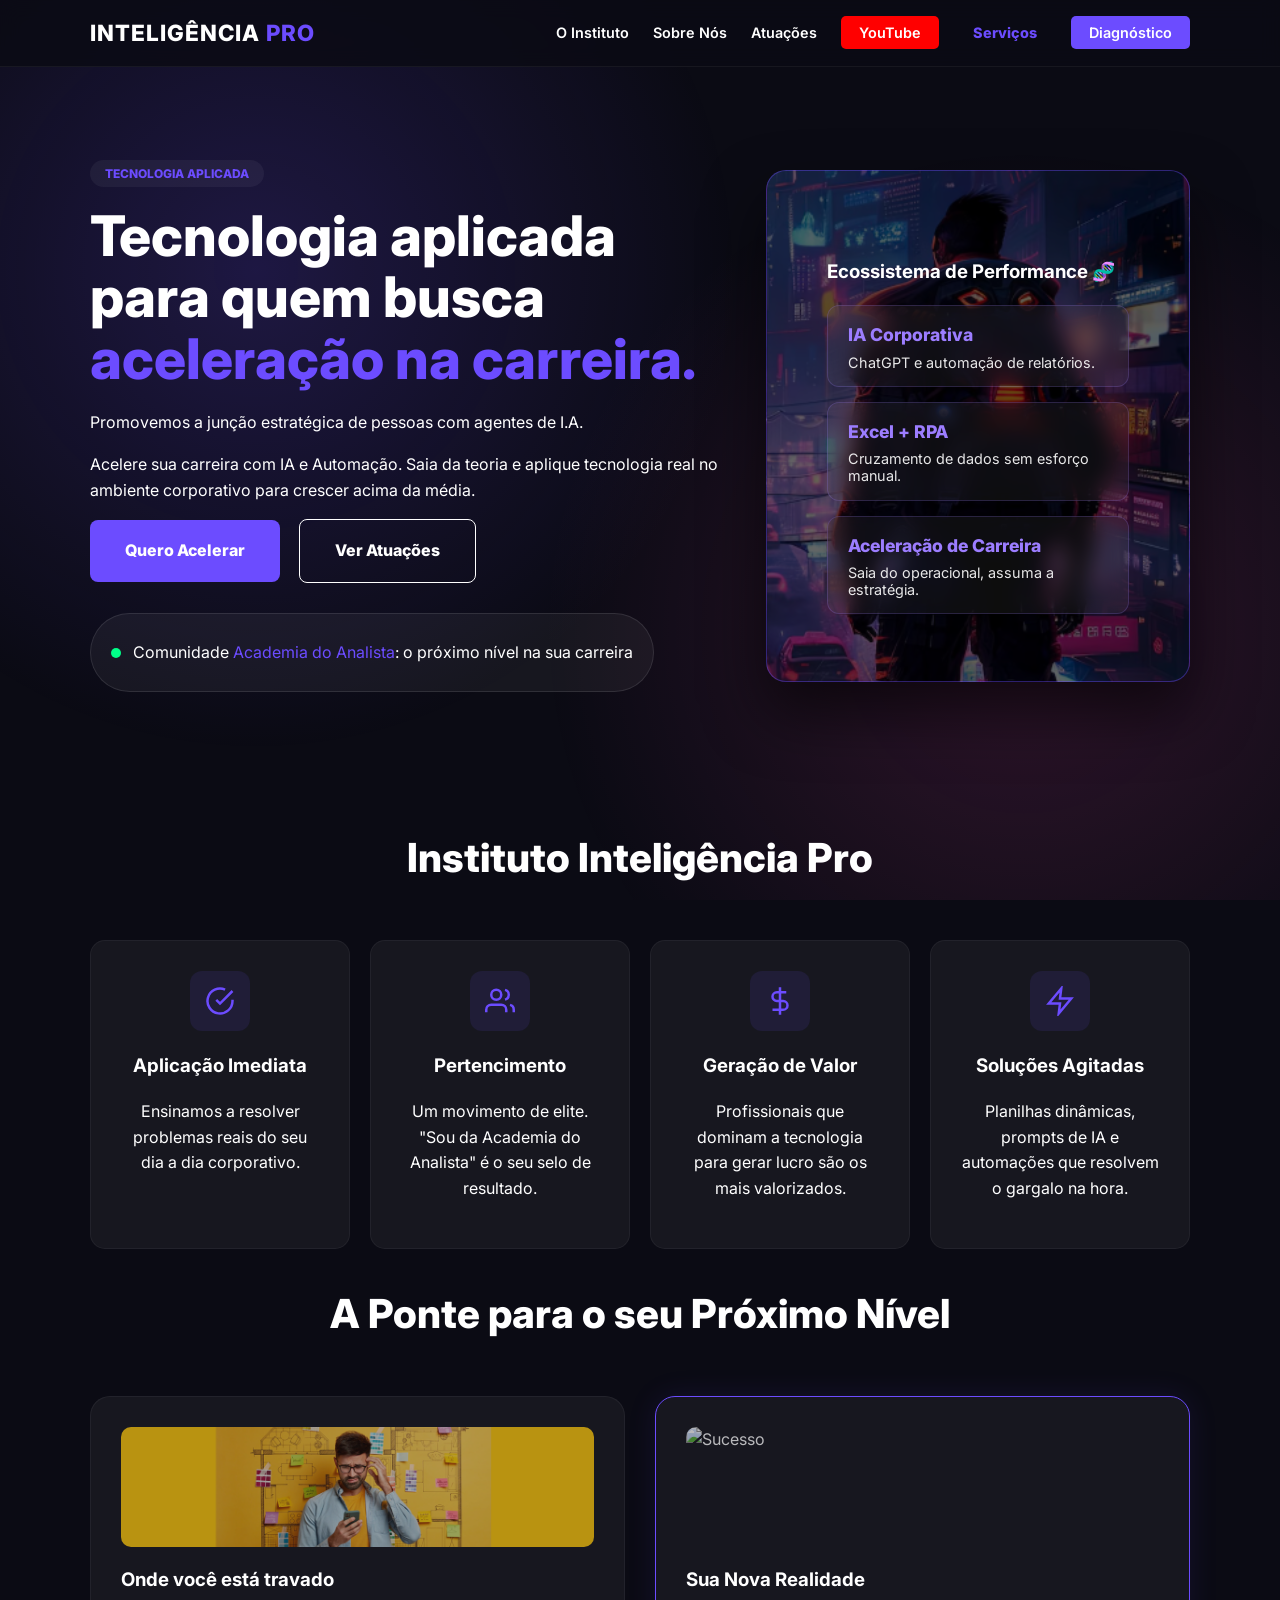
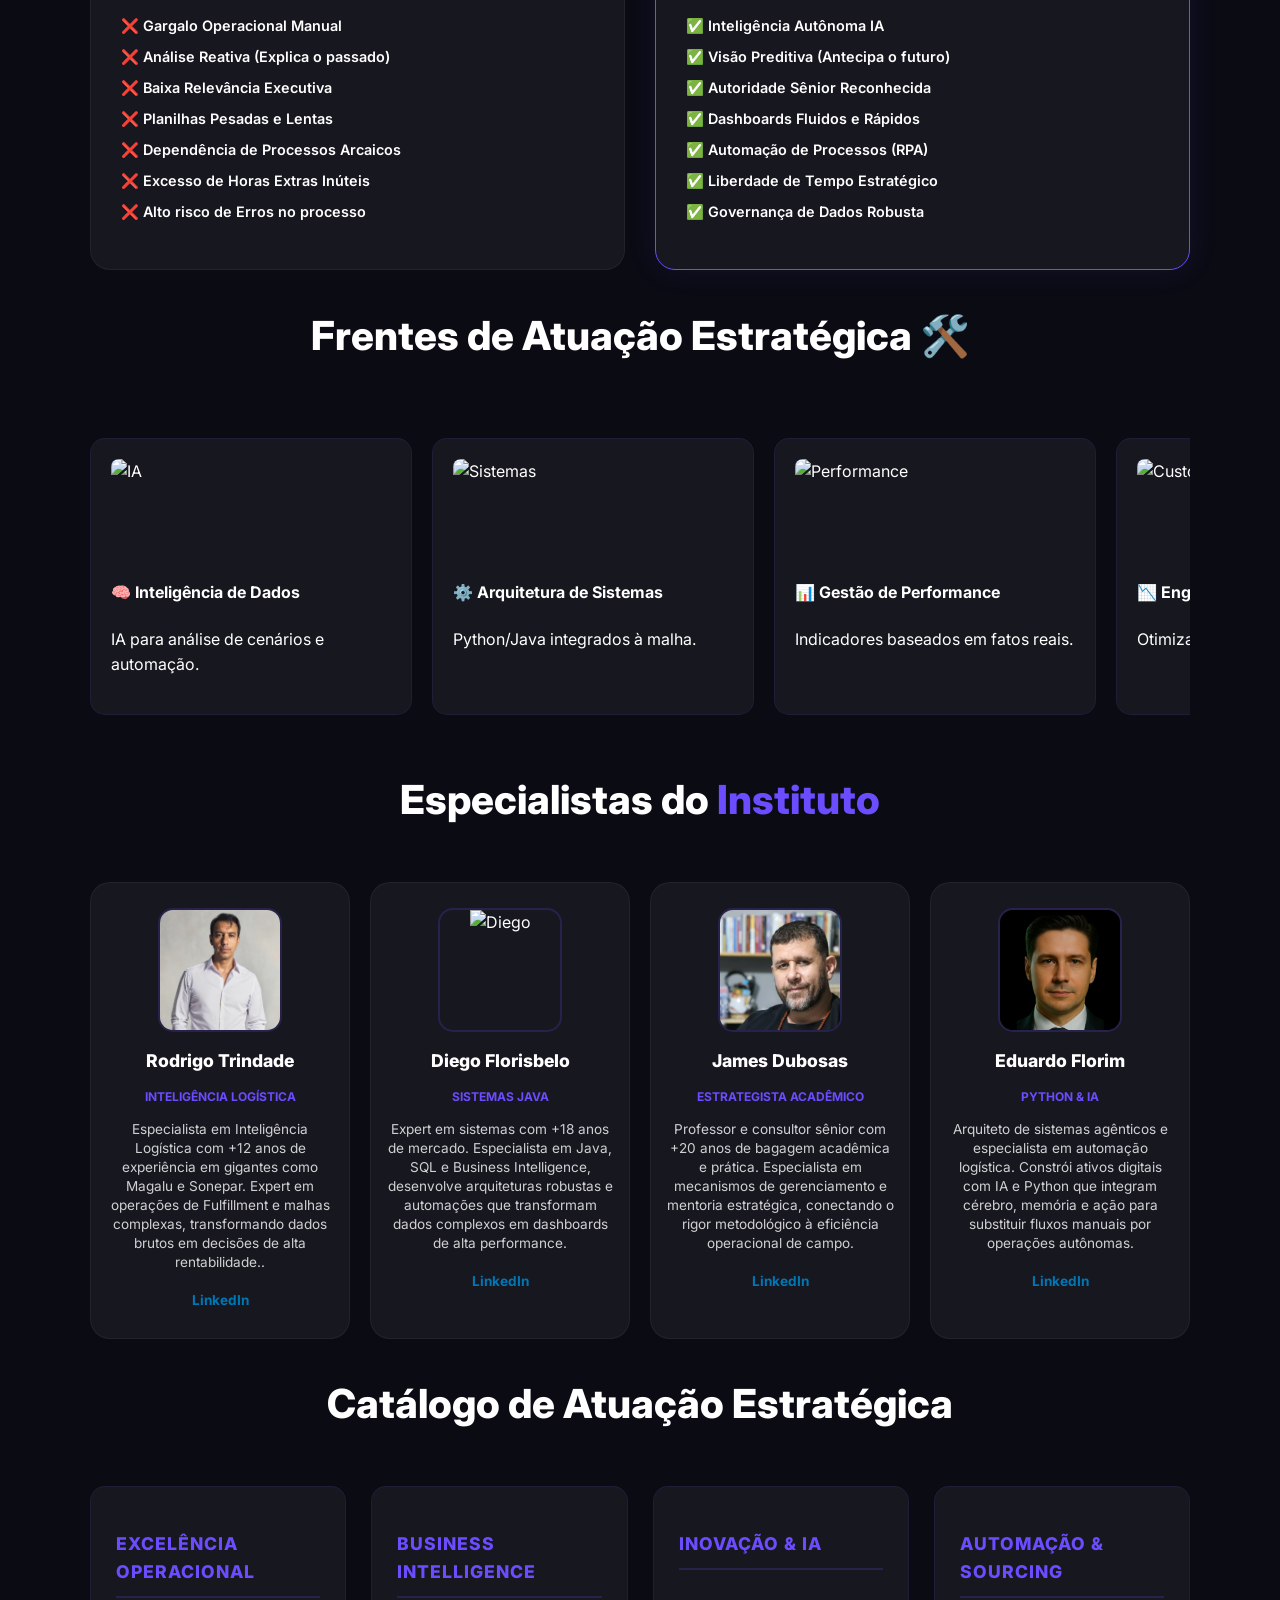
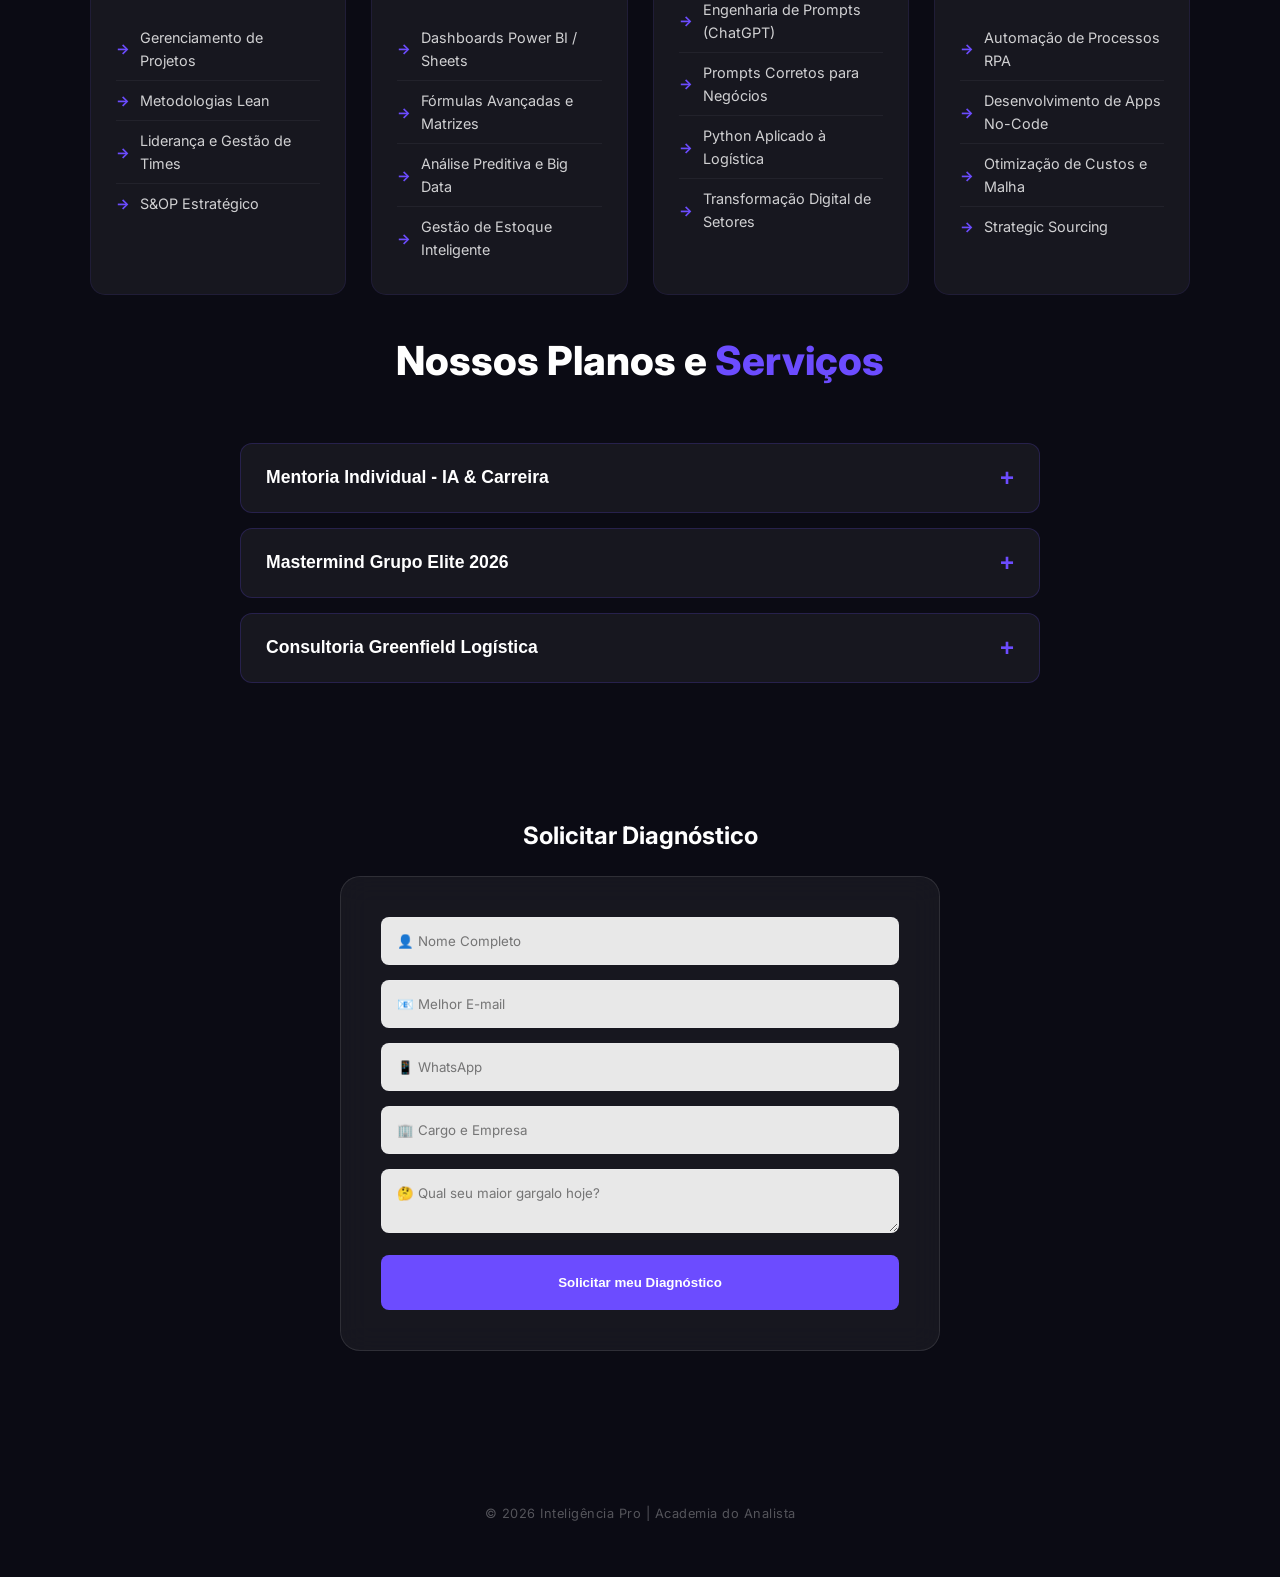
==== index.html @ 5ffee8a0 "Update print statement from 'Hello' to 'Goodbye'" ====
<!DOCTYPE html>
<html lang="pt-br">
<head>
    <meta charset="UTF-8">
    <meta name="viewport" content="width=device-width, initial-scale=1.0">
    <title>Inteligência Pro | Academia do Analista</title>
    <link href="https://fonts.googleapis.com/css2?family=Inter:wght@400;600;800&display=swap" rel="stylesheet">
    <link rel="stylesheet" href="style.css">
</head>
<body>

<nav class="nav">
    <div class="container nav-content">
        <div class="logo">INTELIGÊNCIA <span class="highlight">PRO</span></div>
        <div class="nav-links">
            <a href="#sobre">O Instituto</a>
            <a href="#mentores">Sobre Nós</a>
            <a href="#atuacoes">Atuações</a>
            <a href="https://www.youtube.com/watch?v=9KIOJ5vxo6Q" target="_blank" class="btn-yt">YouTube</a>
            
            <a href="#servicos" class="nav-link-highlight">Serviços</a>
            
            <a href="#contato" class="btn-nav">Diagnóstico</a>
        </div>
    </div>
</nav>

<header class="hero">
    <div class="container hero-grid">
        <div class="hero-text fade-in">
            <span class="tag">TECNOLOGIA APLICADA</span>
            <h1>Tecnologia aplicada para quem busca <span class="highlight">aceleração na carreira.</span></h1>
            <p class="hero-vision">Promovemos a junção estratégica de pessoas com agentes de I.A.</p>
            <p>Acelere sua carreira com IA e Automação. Saia da teoria e aplique tecnologia real no ambiente corporativo para crescer acima da média.</p>

            <div class="hero-buttons">
                <a href="#contato" class="cta-main">Quero Acelerar</a>
                <a href="#atuacoes" class="cta-secondary">Ver Atuações</a>
            </div>

            <div class="slots-counter">
                <div class="pulse-icon-green"></div>
                <p>Comunidade <span class="highlight">Academia do Analista</span>: o próximo nível na sua carreira</p>
            </div>
        </div>

        <div class="hero-card fade-in">
            <div class="card-overlay"></div> 
            <div class="card-content">
                <h3 class="central-title">Ecossistema de Performance 🧬</h3>
                <ul class="distributed-list">
                    <li class="floating-item no-emoji">
                        <div class="item-text">
                            <strong>IA Corporativa</strong>
                            <span class="item-desc">ChatGPT e automação de relatórios.</span>
                        </div>
                    </li>
                    <li class="floating-item no-emoji">
                        <div class="item-text">
                            <strong>Excel + RPA</strong>
                            <span class="item-desc">Cruzamento de dados sem esforço manual.</span>
                        </div>
                    </li>
                    <li class="floating-item no-emoji">
                        <div class="item-text">
                            <strong>Aceleração de Carreira</strong>
                            <span class="item-desc">Saia do operacional, assuma a estratégia.</span>
                        </div>
                    </li>
                </ul>
            </div>
        </div>
    </div>
</header>

<section id="sobre" class="benefits">
    <div class="container">
        <h2 class="section-title">Instituto Inteligência Pro</h2>
        <div class="grid-4-base">
            
            <div class="card">
                <div class="icon-wrapper">
                    <svg viewBox="0 0 24 24" fill="none" stroke="currentColor" stroke-width="2">
                        <path d="M22 11.08V12a10 10 0 1 1-5.93-9.14"></path>
                        <polyline points="22 4 12 14.01 9 11.01"></polyline>
                    </svg>
                </div>
                <h3>Aplicação Imediata</h3>
                <p>Ensinamos a resolver problemas reais do seu dia a dia corporativo.</p>
            </div>

            <div class="card">
                <div class="icon-wrapper">
                    <svg viewBox="0 0 24 24" fill="none" stroke="currentColor" stroke-width="2">
                        <path d="M17 21v-2a4 4 0 0 0-4-4H5a4 4 0 0 0-4 4v2"></path>
                        <circle cx="9" cy="7" r="4"></circle>
                        <path d="M23 21v-2a4 4 0 0 0-3-3.87"></path>
                        <path d="M16 3.13a4 4 0 0 1 0 7.75"></path>
                    </svg>
                </div>
                <h3>Pertencimento</h3>
                <p>Um movimento de elite. "Sou da Academia do Analista" é o seu selo de resultado.</p>
            </div>

            <div class="card">
                <div class="icon-wrapper">
                    <svg viewBox="0 0 24 24" fill="none" stroke="currentColor" stroke-width="2">
                        <line x1="12" y1="1" x2="12" y2="23"></line>
                        <path d="M17 5H9.5a3.5 3.5 0 0 0 0 7h5a3.5 3.5 0 0 1 0 7H6"></path>
                    </svg>
                </div>
                <h3>Geração de Valor</h3>
                <p>Profissionais que dominam a tecnologia para gerar lucro são os mais valorizados.</p>
            </div>

            <div class="card">
                <div class="icon-wrapper">
                    <svg viewBox="0 0 24 24" fill="none" stroke="currentColor" stroke-width="2">
                        <polygon points="13 2 3 14 12 14 11 22 21 10 12 10 13 2"></polygon>
                    </svg>
                </div>
                <h3>Soluções Agitadas</h3>
                <p>Planilhas dinâmicas, prompts de IA e automações que resolvem o gargalo na hora.</p>
            </div>

        </div>
    </div>
</section>

<section id="academia" class="method">
    <div class="container">
        <h2 class="section-title">A Ponte para o seu Próximo Nível</h2>
        <div class="grid-2 comparison-container">
            <div class="comparison-card problem">
                <div class="card-image-wrapper-mini"><img src="caos-logistico.jpg" alt="Caos" class="bridge-img"></div>
                <div class="card-header"><h3>Onde você está travado</h3></div>
                <ul class="clean-list-long">
                    <li>❌ Gargalo Operacional Manual</li>
                    <li>❌ Análise Reativa (Explica o passado)</li>
                    <li>❌ Baixa Relevância Executiva</li>
                    <li>❌ Planilhas Pesadas e Lentas</li>
                    <li>❌ Dependência de Processos Arcaicos</li>
                    <li>❌ Excesso de Horas Extras Inúteis</li>
                    <li>❌ Alto risco de Erros no processo</li>
                </ul>
            </div>
            <div class="comparison-card solution">
                <div class="card-image-wrapper-mini"><img src="sucesso-ia.jpg" alt="Sucesso" class="bridge-img"></div>
                <div class="card-header"><h3>Sua Nova Realidade</h3></div>
                <ul class="clean-list-long">
                    <li>✅ Inteligência Autônoma IA</li>
                    <li>✅ Visão Preditiva (Antecipa o futuro)</li>
                    <li>✅ Autoridade Sênior Reconhecida</li>
                    <li>✅ Dashboards Fluidos e Rápidos</li>
                    <li>✅ Automação de Processos (RPA)</li>
                    <li><span>✅</span> Liberdade de Tempo Estratégico</li>
                    <li>✅ Governança de Dados Robusta</li>
                </ul>
            </div>
        </div>
    </div>
</section>

<section class="modules-carousel-section">
    <div class="container">
        <h2 class="section-title">Frentes de Atuação Estratégica 🛠️</h2>
        <div class="modules-carousel-wrapper">
            <div class="modules-track">
                <div class="card-module">
                    <div class="card-img-container-mini"><img src="modulo1.jpg" alt="IA"></div>
                    <h4>🧠 Inteligência de Dados</h4>
                    <p>IA para análise de cenários e automação.</p>
                </div>
                <div class="card-module">
                    <div class="card-img-container-mini"><img src="modulo2.jpg" alt="Sistemas"></div>
                    <h4>⚙️ Arquitetura de Sistemas</h4>
                    <p>Python/Java integrados à malha.</p>
                </div>
                <div class="card-module">
                    <div class="card-img-container-mini"><img src="modulo3.jpg" alt="Performance"></div>
                    <h4>📊 Gestão de Performance</h4>
                    <p>Indicadores baseados em fatos reais.</p>
                </div>
                <div class="card-module">
                    <div class="card-img-container-mini"><img src="modulo4.jpg" alt="Custos"></div>
                    <h4>📉 Engenharia de Custos</h4>
                    <p>Otimização de fretes e Last Mile.</p>
                </div>
                <div class="card-module">
                    <div class="card-img-container-mini"><img src="modulo5.jpg" alt="S&OP"></div>
                    <h4>📅 S&OP Digital</h4>
                    <p>Planejamento integrado com IA.</p>
                </div>
                <div class="card-module">
                    <div class="card-img-container-mini"><img src="modulo6.jpg" alt="Carreira"></div>
                    <h4>🏆 Roadmaps de Carreira</h4>
                    <p>Do operacional ao cargo de Sênior.</p>
                </div>
            </div>
        </div>
    </div>
</section>


<section id="mentores" class="mentors-section">
    <div class="container">
        <h2 class="section-title">Especialistas do <span class="highlight">Instituto</span></h2>
        <div class="mentors-grid"> <div class="mentor-card">
                <div class="mentor-photo-container">
                    <img src="rodrigo.jpg" alt="Rodrigo">
                </div>
                <div class="mentor-info">
                    <h4>Rodrigo Trindade</h4>
                    <p class="mentor-tag">Inteligência Logística</p>
                    <p class="mentor-bio">Especialista em Inteligência Logística com +12 anos de experiência em gigantes como Magalu e Sonepar. Expert em operações de Fulfillment e malhas complexas, transformando dados brutos em decisões de alta rentabilidade..</p>
                    <a href="https://www.linkedin.com/in/rodrigo-oliveira-trindade" target="_blank" class="linkedin-link">LinkedIn</a>
                </div>
            </div>

            <div class="mentor-card">
                <div class="mentor-photo-container">
                    <img src="diego.jpg" alt="Diego">
                </div>
                <div class="mentor-info">
                    <h4>Diego Florisbelo</h4>
                    <p class="mentor-tag">Sistemas Java</p>
                    <p class="mentor-bio">Expert em sistemas com +18 anos de mercado. Especialista em Java, SQL e Business Intelligence, desenvolve arquiteturas robustas e automações que transformam dados complexos em dashboards de alta performance.</p>
                    <a href="https://www.linkedin.com/in/diego-jorge-florisbelo-45031533" target="_blank" class="linkedin-link">LinkedIn</a>
                </div>
            </div>

            <div class="mentor-card">
                <div class="mentor-photo-container">
                    <img src="james.jpg" alt="James">
                </div>
                <div class="mentor-info">
                    <h4>James Dubosas</h4>
                    <p class="mentor-tag">Estrategista Acadêmico</p>
                    <p class="mentor-bio">Professor e consultor sênior com +20 anos de bagagem acadêmica e prática. Especialista em mecanismos de gerenciamento e mentoria estratégica, conectando o rigor metodológico à eficiência operacional de campo.</p>
                    <a href="https://www.linkedin.com/in/jamesdubosas/" target="_blank" class="linkedin-link">LinkedIn</a>
                </div>
            </div>

            <div class="mentor-card">
                <div class="mentor-photo-container">
                    <img src="eduardo.jpg" alt="Eduardo">
                </div>
                <div class="mentor-info">
                    <h4>Eduardo Florim</h4>
                    <p class="mentor-tag">Python & IA</p>
                    <p class="mentor-bio">Arquiteto de sistemas agênticos e especialista em automação logística. Constrói ativos digitais com IA e Python que integram cérebro, memória e ação para substituir fluxos manuais por operações autônomas.</p>
                    <a href="https://www.linkedin.com/in/eduardo-florim-b7915930" target="_blank" class="linkedin-link">LinkedIn</a>
                </div>
            </div>

        </div>
    </div>
</section>

<section id="atuacoes" class="atuacoes-section">
    <div class="container">
        <h2 class="section-title">Catálogo de Atuação Estratégica</h2>
        
        <div class="catalogo-grid">
            <div class="catalogo-col">
                <h3 class="catalogo-header">Excelência Operacional</h3>
                <ul class="catalogo-list">
                    <li>Gerenciamento de Projetos</li>
                    <li>Metodologias Lean</li>
                    <li>Liderança e Gestão de Times</li>
                    <li>S&OP Estratégico</li>
                </ul>
            </div>

            <div class="catalogo-col">
                <h3 class="catalogo-header">Business Intelligence</h3>
                <ul class="catalogo-list">
                    <li>Dashboards Power BI / Sheets</li>
                    <li>Fórmulas Avançadas e Matrizes</li>
                    <li>Análise Preditiva e Big Data</li>
                    <li>Gestão de Estoque Inteligente</li>
                </ul>
            </div>

            <div class="catalogo-col">
                <h3 class="catalogo-header">Inovação & IA</h3>
                <ul class="catalogo-list">
                    <li>Engenharia de Prompts (ChatGPT)</li>
                    <li>Prompts Corretos para Negócios</li>
                    <li>Python Aplicado à Logística</li>
                    <li>Transformação Digital de Setores</li>
                </ul>
            </div>

            <div class="catalogo-col">
                <h3 class="catalogo-header">Automação & Sourcing</h3>
                <ul class="catalogo-list">
                    <li>Automação de Processos RPA</li>
                    <li>Desenvolvimento de Apps No-Code</li>
                    <li>Otimização de Custos e Malha</li>
                    <li>Strategic Sourcing</li>
                </ul>
            </div>
        </div>
    </div>
</section>

<section id="servicos" class="services-accordion">
    <div class="container">
        <h2 class="section-title">Nossos Planos e <span class="highlight">Serviços</span></h2>
        
        <div class="accordion-container">
            <div class="accordion-item">
                <button class="accordion-header">
                    <span>Mentoria Individual - IA & Carreira</span>
                    <span class="icon">+</span>
                </button>
                <div class="accordion-content">
                    <div class="content-inner">
                        <p>Acompanhamento 1-on-1 para arquitetura de carreira e implementação de sistemas agênticos personalizados.</p>
                        <div class="price-tag">Investimento: <strong>R$ 2.500,00</strong></div>
                        <a href="#contato" class="btn-service">Solicitar Proposta</a>
                    </div>
                </div>
            </div>

            <div class="accordion-item">
                <button class="accordion-header">
                    <span>Mastermind Grupo Elite 2026</span>
                    <span class="icon">+</span>
                </button>
                <div class="accordion-content">
                    <div class="content-inner">
                        <p>Acesso à rede exclusiva de gestores, encontros mensais e biblioteca de automações prontas para uso.</p>
                        <div class="price-tag">Investimento: <strong>R$ 1.200,00 / anual</strong></div>
                        <a href="#contato" class="btn-service">Garantir Vaga</a>
                    </div>
                </div>
            </div>

            <div class="accordion-item">
                <button class="accordion-header">
                    <span>Consultoria Greenfield Logística</span>
                    <span class="icon">+</span>
                </button>
                <div class="accordion-content">
                    <div class="content-inner">
                        <p>Desenvolvimento de malha logística do zero, configuração de WMS e treinamento de equipes operacionais.</p>
                        <div class="price-tag"><strong>Sob Consulta</strong></div>
                        <a href="#contato" class="btn-service">Falar com Consultor</a>
                    </div>
                </div>
            </div>
        </div>
    </div>
</section>
    
<section id="contato" class="contact">
    <div class="container contact-box">
        <h2>Solicitar Diagnóstico</h2>
        <form action="https://formspree.io/f/SEU_ID_AQUI" method="POST" class="main-form">
            <div class="form-group"><input type="text" name="nome" placeholder="👤 Nome Completo" required></div>
            <div class="form-group"><input type="email" name="email" placeholder="📧 Melhor E-mail" required></div>
            <div class="form-group"><input type="tel" name="whatsapp" placeholder="📱 WhatsApp" required></div>
            <div class="form-group"><input type="text" name="cargo" placeholder="🏢 Cargo e Empresa" required></div>
            <div class="form-group"><textarea name="desafio" placeholder="🤔 Qual seu maior gargalo hoje?" required></textarea></div>
            <button type="submit">Solicitar meu Diagnóstico </button>
        </form>
    </div>
</section>

<footer><p>© 2026 Inteligência Pro | Academia do Analista</p></footer>

<script>
    document.querySelectorAll('.accordion-header').forEach(button => {
        button.addEventListener('click', () => {
            const accordionItem = button.parentElement;
            
            // Fecha outros que estiverem abertos (opcional)
            document.querySelectorAll('.accordion-item').forEach(item => {
                if (item !== accordionItem) {
                    item.classList.remove('active');
                }
            });

            // Abre ou fecha o atual
            accordionItem.classList.toggle('active');
        });
    });
</script>

</body>
</html>
---- style.css ----
/* --- ESTILIZAÇÃO DO CARD E TEXTOS --- */
.hero-card {
    position: relative;
    background-image: linear-gradient(rgba(0,0,0,0.6), rgba(0,0,0,0.6)), url('logistica-bg.jpg');
    background-size: cover;
    background-position: center;
    border-radius: 20px;
    overflow: hidden;
    border: 1px solid rgba(108, 76, 255, 0.4);
    box-shadow: 0 30px 60px rgba(0, 0, 0, 0.6);
    min-height: 450px;
    display: flex;
    align-items: center;
    justify-content: center;
}

.card-content {
    position: relative;
    z-index: 2;
    padding: 30px;
    width: 100%;
    box-sizing: border-box;
}

.distributed-list {
    list-style: none;
    padding: 0;
    margin: 0;
    display: flex;
    flex-direction: column;
    gap: 15px;
}

.floating-item {
    background: rgba(255, 255, 255, 0.05);
    backdrop-filter: blur(10px);
    border: 1px solid rgba(156, 125, 255, 0.2);
    padding: 15px 20px;
    border-radius: 12px;
    display: flex;
    align-items: center;
    gap: 15px;
    transition: 0.3s ease;
}

.floating-item:hover {
    transform: translateX(10px);
    background: rgba(108, 76, 255, 0.2);
}

/* O SEGREDO DA SEPARAÇÃO DOS TEXTOS */
.item-text {
    display: flex;
    flex-direction: column; /* Força um embaixo do outro */
    align-items: flex-start;
    text-align: left;
}

.item-text strong {
    color: #9c7dff;
    font-size: 1.1rem;
    font-weight: 800;
    display: block;
    margin-bottom: 4px; /* Espaço entre o título roxo e a descrição */
}

.item-desc {
    font-size: 0.9rem;
    color: rgba(255, 255, 255, 0.9);
    line-height: 1.2;
    display: block;
}

/* --- PONTO VERDE PISCANTE (CORRIGIDO) --- */
.pulse-icon-green {
    width: 10px;
    height: 10px;
    background: #00ff88;
    border-radius: 50%;
    margin-right: 12px;
    box-shadow: 0 0 0 0 rgba(0, 255, 136, 0.7);
    animation: pulse-green 2s infinite;
}

@keyframes pulse-green {
    0% { transform: scale(0.95); box-shadow: 0 0 0 0 rgba(0, 255, 136, 0.7); }
    70% { transform: scale(1); box-shadow: 0 0 0 10px rgba(0, 255, 136, 0); }
    100% { transform: scale(0.95); box-shadow: 0 0 0 0 rgba(0, 255, 136, 0); }
}

.slots-counter {
    display: flex;
    align-items: center;
    margin-top: 30px;
    background: rgba(255, 255, 255, 0.05);
    padding: 10px 20px;
    border-radius: 50px;
    width: fit-content;
}

/* ENQUADRAMENTO FOTOS MENTORES */
.mentor-img-wrapper {
    height: 220px;
    width: 100%;
    overflow: hidden;
}

.mentor-img-wrapper img {
    width: 100%;
    height: 100%;
    object-fit: cover;
    object-position: center top; /* Foca no rosto */
    transition: transform 0.4s ease;
}

/* BOTÃO LINKEDIN ESTILIZADO */
.btn-ln {
    display: inline-block;
    margin-top: 10px;
    background: #0077b5;
    color: #fff !important;
    text-decoration: none;
    padding: 8px 20px;
    border-radius: 50px;
    font-size: 0.8rem;
    font-weight: 800;
    transition: 0.3s;
}

.btn-ln:hover {
    background: #00a0dc;
    transform: translateY(-2px);
    box-shadow: 0 5px 15px rgba(0, 119, 181, 0.4);
}

/* ... (Mantenha o restante do CSS Aurora e Mobile) ... */

/* ============================================================
   1. CONFIGURAÇÕES BASE & VARIÁVEIS
   ============================================================ */
:root {
    --primary: #6c4cff;
    --secondary: #ff4cff;
    --dark: #0b0b14;
    --glass: rgba(255, 255, 255, 0.05);
    --linkedin: #0077b5;
}

body {
    margin: 0;
    font-family: 'Inter', sans-serif;
    background: var(--dark);
    color: #fff;
    line-height: 1.6;
    overflow-x: hidden;
    position: relative;
}

/* FUNDO AURORA ANIMADO */
body::before {
    content: "";
    position: fixed;
    top: 0; left: 0; width: 100%; height: 100%;
    background: radial-gradient(circle at 20% 30%, rgba(108, 76, 255, 0.2), transparent 40%),
                radial-gradient(circle at 80% 70%, rgba(255, 76, 173, 0.15), transparent 40%);
    z-index: -1;
    animation: aurora 15s infinite alternate ease-in-out;
}

@keyframes aurora {
    0% { transform: scale(1); filter: blur(20px); }
    100% { transform: scale(1.2); filter: blur(40px); }
}

.container { width: 90%; max-width: 1100px; margin: auto; }
.highlight { color: var(--primary); }
.section-title { font-size: 2.5rem; margin-bottom: 50px; text-align: center; font-weight: 800; }

/* ============================================================
   2. NAVEGAÇÃO
   ============================================================ */
.nav {
    position: fixed;
    width: 100%;
    background: rgba(11, 11, 20, 0.85);
    backdrop-filter: blur(10px);
    z-index: 100;
    border-bottom: 1px solid rgba(255,255,255,0.05);
}

.nav-content { display: flex; justify-content: space-between; align-items: center; padding: 15px 0; }
.logo { font-weight: 800; font-size: 1.4rem; letter-spacing: 1px; }
.nav-links a { margin-left: 20px; text-decoration: none; color: #fff; font-size: 0.9rem; font-weight: 600; transition: 0.3s; }
.nav-links a:hover { color: var(--primary); }

.btn-nav { background: var(--primary); padding: 8px 18px; border-radius: 5px; }
.btn-yt { background: #ff0000; padding: 8px 18px; border-radius: 5px; font-weight: 800; color: #fff !important; }

/* ============================================================
   3. HERO & HERO CARD
   ============================================================ */
.hero { padding: 160px 0 100px; }
.hero-grid { display: grid; grid-template-columns: 1.2fr 0.8fr; gap: 40px; align-items: center; }
.hero h1 { font-size: 3.5rem; line-height: 1.1; margin: 20px 0; font-weight: 800; }
.tag { background: var(--glass); padding: 6px 15px; border-radius: 50px; font-size: 0.75rem; font-weight: 800; color: var(--primary); }

.cta-main { background: var(--primary); padding: 18px 35px; border-radius: 8px; text-decoration: none; color: #fff; font-weight: 800; display: inline-block; margin-right: 15px; transition: 0.3s; }
.cta-secondary { border: 1px solid #fff; padding: 18px 35px; border-radius: 8px; text-decoration: none; color: #fff; font-weight: 800; display: inline-block; transition: 0.3s; }
.cta-main:hover, .cta-secondary:hover { transform: translateY(-3px); box-shadow: 0 10px 20px rgba(108, 76, 255, 0.3); }

.hero-card {
    position: relative;
    background-image: linear-gradient(rgba(0,0,0,0.6), rgba(0,0,0,0.6)), url('logistica-bg.jpg');
    background-size: cover;
    background-position: center;
    padding: 30px;
    border-radius: 20px;
    border: 1px solid rgba(108, 76, 255, 0.4);
    box-shadow: 0 30px 60px rgba(0, 0, 0, 0.6);
    min-height: 450px;
    display: flex;
    align-items: center;
}

.distributed-list { list-style: none; padding: 0; margin: 0; display: flex; flex-direction: column; gap: 15px; width: 100%; }

.floating-item {
    background: rgba(255, 255, 255, 0.05);
    backdrop-filter: blur(10px);
    border: 1px solid rgba(156, 125, 255, 0.2);
    padding: 15px 20px;
    border-radius: 12px;
    display: flex;
    align-items: center;
    gap: 15px;
    transition: 0.3s ease;
}
.floating-item:hover { transform: translateX(10px); background: rgba(108, 76, 255, 0.2); }

.item-text { display: flex; flex-direction: column; text-align: left; }
.item-text strong { color: #9c7dff; font-size: 1.1rem; font-weight: 800; display: block; margin-bottom: 4px; }
.item-desc { font-size: 0.9rem; color: rgba(255, 255, 255, 0.9); line-height: 1.2; display: block; }

/* PONTO VERDE */
.pulse-icon-green {
    width: 10px; height: 10px; background: #00ff88; border-radius: 50%;
    margin-right: 12px; box-shadow: 0 0 0 0 rgba(0, 255, 136, 0.7);
    animation: pulse-green 2s infinite;
}
@keyframes pulse-green {
    0% { transform: scale(0.95); box-shadow: 0 0 0 0 rgba(0, 255, 136, 0.7); }
    70% { transform: scale(1); box-shadow: 0 0 0 10px rgba(0, 255, 136, 0); }
    100% { transform: scale(0.95); box-shadow: 0 0 0 0 rgba(0, 255, 136, 0); }
}

.slots-counter {
    display: flex; align-items: center; margin-top: 30px;
    background: rgba(255, 255, 255, 0.05); padding: 10px 20px;
    border-radius: 50px; width: fit-content; border: 1px solid rgba(255,255,255,0.1);
}


/* --- GRIDS DE CONTEÚDO --- */

/* Grid para os 4 cards do Instituto (Lado a lado no notebook) */
.grid-4-base { 
    display: grid; 
    grid-template-columns: repeat(4, 1fr); 
    gap: 20px; 
}

/* Grid para as 3 Frentes de Atuação Estratégica */
.grid-3 { 
    display: grid; 
    grid-template-columns: repeat(3, 1fr); 
    gap: 20px; 
}

/* Estilo dos Cards (Benefícios e Módulos) */
.card { 
    background: var(--glass); 
    padding: 30px; 
    border-radius: 15px; 
    text-align: center; 
    border: 1px solid rgba(255,255,255,0.05);
    transition: all 0.4s ease;
}

.card:hover {
    transform: translateY(-10px);
    border-color: var(--primary);
    box-shadow: 0 10px 20px rgba(108, 76, 255, 0.15);
}

/* Ajuste das Imagens dentro dos módulos */
.card-img-container {
    width: 100%;
    height: 120px;
    overflow: hidden;
    border-radius: 10px;
    margin-bottom: 15px;
}
.card-img-container img {
    width: 100%;
    height: 100%;
    object-fit: cover;
}

/* --- RESPONSIVIDADE PARA ESTES GRIDS --- */
@media (max-width: 1024px) {
    .grid-4-base { grid-template-columns: repeat(2, 1fr); } /* 2x2 em tablets */
}

@media (max-width: 600px) {
    .grid-4-base, .grid-3 { grid-template-columns: 1fr; } /* 1 coluna no celular */
}


/* ============================================================
   AJUSTE DE FOTOS (ESTILO PORTA-RETRATO) & LINKEDIN
   ============================================================ */

/* ============================================================
   ESTILO QUADRADO MODERNO & ALINHAMENTO CENTRAL
   ============================================================ */

/* --- GRID DOS MENTORES --- */
.mentors-grid {
    display: grid;
    /* No notebook: 4 colunas iguais que preenchem a largura */
    grid-template-columns: repeat(4, 1fr); 
    gap: 20px;
    margin-top: 40px;
}

.mentor-card {
    background: var(--glass);
    padding: 25px 15px;
    border-radius: 20px;
    border: 1px solid rgba(255, 255, 255, 0.05);
    text-align: center;
    display: flex;
    flex-direction: column;
    align-items: center;
    transition: all 0.4s ease;
}

.mentor-card:hover {
    transform: translateY(-10px);
    border-color: var(--primary);
    background: rgba(108, 76, 255, 0.05);
}

/* Foto Quadrada Arredondada */
.mentor-photo-container {
    width: 120px;
    height: 120px;
    border-radius: 15px;
    overflow: hidden;
    margin-bottom: 15px;
    border: 2px solid rgba(108, 76, 255, 0.2);
}

.mentor-photo-container img {
    width: 100%;
    height: 100%;
    object-fit: cover;
    object-position: center top;
}

.mentor-info h4 { margin: 0; font-size: 1.1rem; font-weight: 800; }
.mentor-tag { font-size: 0.75rem; color: var(--primary); font-weight: 700; text-transform: uppercase; margin-bottom: 10px; }

/* Breve Bio */
.mentor-bio {
    font-size: 0.85rem;
    opacity: 0.8;
    line-height: 1.4;
    margin-bottom: 15px;
    min-height: 60px; /* Mantém os cartões com a mesma altura */
}

/* LinkedIn Elegante */
.linkedin-link {
    color: #0077b5;
    text-decoration: none;
    font-size: 0.85rem;
    font-weight: 700;
    padding-bottom: 3px;
    border-bottom: 1px solid transparent;
    transition: 0.3s;
}
.linkedin-link:hover {
    color: #fff;
    border-bottom-color: #fff;
}

/* --- RESPONSIVIDADE (O SEGREDO PARA NÃO FICAR VAZIO) --- */

/* Tablets: 2 colunas */
@media (max-width: 1024px) {
    .mentors-grid {
        grid-template-columns: repeat(2, 1fr);
    }
}

/* Celulares: 1 coluna (preenche tudo) */
@media (max-width: 600px) {
    .mentors-grid {
        grid-template-columns: 1fr;
    }
    .mentor-card {
        padding: 40px 20px;
    }
    .mentor-photo-container {
        width: 150px;
        height: 150px;
    }
}

/* PONTE AJUSTADA */
.grid-2 { display: grid; grid-template-columns: 1fr 1fr; gap: 30px; }
.card-image-wrapper-mini { width: 100%; height: 120px; overflow: hidden; border-radius: 10px; margin-bottom: 15px; }
.card-image-wrapper-mini img { width: 100%; height: 100%; object-fit: cover; opacity: 0.7; }
.comparison-card { background: var(--glass); padding: 30px; border-radius: 20px; border: 1px solid rgba(255,255,255,0.05); }
.comparison-card.solution { border-color: var(--primary); box-shadow: 0 0 30px rgba(108, 76, 255, 0.1); }
.clean-list-long { list-style: none; padding: 0; }
.clean-list-long li { margin-bottom: 8px; font-size: 0.9rem; font-weight: 600; }

/* FRENTES E ATUAÇÕES */
.atuacoes-grid { display: grid; grid-template-columns: 1fr 1fr; gap: 15px; }
.atuacao-item { background: var(--glass); padding: 15px; border-radius: 8px; border-left: 4px solid var(--primary); font-weight: 600; }
.atuacao-item:hover { background: rgba(108, 76, 255, 0.15); transform: translateX(5px); }

/* CARROSSEL FRENTES */
.modules-carousel-wrapper { width: 100%; overflow: hidden; padding: 20px 0; }
.modules-track { display: flex; gap: 20px; animation: scroll-slow 40s linear infinite; width: max-content; }
.card-module { width: 280px; background: var(--glass); padding: 20px; border-radius: 15px; border: 1px solid rgba(108, 76, 255, 0.1); }
.card-img-container-mini { width: 100%; height: 100px; border-radius: 8px; overflow: hidden; margin-bottom: 10px; }
.card-img-container-mini img { width: 100%; height: 100%; object-fit: cover; }
@keyframes scroll-slow { 0% { transform: translateX(0); } 100% { transform: translateX(-50%); } }

/* ============================================================
   5. CADASTRO & FOOTER
   ============================================================ */
.contact { padding: 100px 0; }
.contact-box { max-width: 600px; margin: auto; text-align: center; }
.main-form { background: var(--glass); backdrop-filter: blur(15px); padding: 40px; border-radius: 20px; border: 1px solid rgba(255,255,255,0.1); }
.form-group { margin-bottom: 15px; }
.main-form input, .main-form textarea { width: 100%; padding: 15px; border-radius: 8px; border: 1px solid rgba(255,255,255,0.1); background: rgba(255,255,255,0.9); color: #333; box-sizing: border-box; font-family: inherit; }
.main-form button { width: 100%; padding: 20px; background: var(--primary); color: #fff; border: none; border-radius: 8px; font-weight: 800; cursor: pointer; transition: 0.3s; }
.main-form button:hover { background: #5a3de0; transform: scale(1.02); }

footer { padding: 40px; text-align: center; opacity: 0.6; font-size: 0.8rem; }

/* ============================================================
   6. RESPONSIVIDADE (MOBILE & TABLET)
   ============================================================ */
@media (max-width: 900px) {
    .hero-grid, .grid-2, .grid-3, .grid-4, .grid-4-base, .atuacoes-grid { grid-template-columns: 1fr; }
    
    .nav-content { padding: 10px 0; flex-direction: column; gap: 10px; }
    .nav-links { display: flex; flex-wrap: wrap; justify-content: center; gap: 8px; }
    .nav-links a { margin: 0; font-size: 0.75rem; padding: 6px 10px; }
    .nav-links a[href="#sobre"], .nav-links a[href="#atuacoes"] { display: none; } /* Limpa o menu mobile */

    .hero { padding: 120px 0 60px; }
    .hero h1 { font-size: 2.2rem; text-align: center; }
    .hero p { text-align: center; }
    .hero-buttons { display: flex; flex-direction: column; gap: 15px; align-items: center; }
    .cta-main, .cta-secondary { width: 100%; margin: 0; text-align: center; box-sizing: border-box; }
    
    .hero-card { min-height: auto; padding: 20px; }
    .section-title { font-size: 1.8rem; }
}

.icon-wrapper {
    width: 60px;
    height: 60px;
    margin: 0 auto 20px;
    display: flex;
    align-items: center;
    justify-content: center;
    background: rgba(108, 76, 255, 0.1); /* Roxo bem suave ao fundo */
    border-radius: 12px;
    color: var(--primary); /* Usa o roxo principal nos traços do ícone */
    transition: 0.3s;
}

.icon-wrapper svg {
    width: 30px;
    height: 30px;
}

.card:hover .icon-wrapper {
    background: var(--primary);
    color: #fff; /* Inverte a cor no hover para dar o "charme" */
    transform: rotate(-5deg) scale(1.1); /* Leve inclinação para dar dinamismo */
}

/* --- CATÁLOGO DE ATUAÇÕES --- */
.catalogo-grid {
    display: grid;
    grid-template-columns: repeat(4, 1fr); /* 4 colunas no notebook */
    gap: 25px;
    margin-top: 40px;
}

.catalogo-col {
    background: var(--glass);
    padding: 25px;
    border-radius: 15px;
    border: 1px solid rgba(108, 76, 255, 0.1);
    transition: 0.3s;
}

.catalogo-col:hover {
    border-color: var(--primary);
    background: rgba(108, 76, 255, 0.05);
    transform: translateY(-5px);
}

.catalogo-header {
    color: var(--primary);
    font-size: 1.1rem;
    font-weight: 800;
    margin-bottom: 20px;
    padding-bottom: 10px;
    border-bottom: 2px solid rgba(108, 76, 255, 0.2);
    text-transform: uppercase;
    letter-spacing: 1px;
}

.catalogo-list {
    list-style: none;
    padding: 0;
    margin: 0;
}

.catalogo-list li {
    font-size: 0.9rem;
    padding: 8px 0;
    color: rgba(255, 255, 255, 0.8);
    border-bottom: 1px solid rgba(255, 255, 255, 0.05);
    display: flex;
    align-items: center;
}

.catalogo-list li::before {
    content: "→";
    color: var(--primary);
    margin-right: 10px;
    font-weight: bold;
}

.catalogo-list li:last-child {
    border-bottom: none;
}

/* --- RESPONSIVIDADE DO CATÁLOGO --- */

/* Tablets (iPad/Notebooks pequenos) */
@media (max-width: 1024px) {
    .catalogo-grid {
        grid-template-columns: repeat(2, 1fr); /* vira 2x2 */
    }
}

/* Celulares */
@media (max-width: 600px) {
    .catalogo-grid {
        grid-template-columns: 1fr; /* vira 1 coluna */
    }
    .catalogo-col {
        padding: 20px;
    }
}

/* CONTAINER DA LOGO (IMAGEM + TEXTO) */
.logo-container {
    display: flex;
    align-items: center; /* Centraliza verticalmente a imagem com o texto */
    gap: 15px;           /* Espaço entre a imagem e o texto */
    text-decoration: none;
    transition: transform 0.3s ease;
}

.logo-container:hover {
    transform: scale(1.02);
}

/* AJUSTE DA IMAGEM (MAIOR) */
.nav-logo-img {
    height: 60px;       /* Aumentamos de 45px para 60px */
    width: auto;
    border-radius: 8px; /* Leve arredondamento se a imagem for quadrada */
}

/* AJUSTE DO TEXTO AO LADO */
.logo-text {
    font-weight: 800;
    font-size: 1.4rem;
    letter-spacing: 1px;
    color: #fff;
    line-height: 1;
}

/* RESPONSIVIDADE MOBILE */
@media (max-width: 900px) {
    .nav-logo-img {
        height: 45px; /* Um pouco menor no celular para não quebrar o menu */
    }
    .logo-text {
        font-size: 1.1rem;
    }
}


/* --- LOGOS NO RODAPÉ (REDUZIDAS) --- */
.footer-logos {
    display: flex;
    justify-content: center;
    align-items: center;
    gap: 40px;          /* Espaço generoso entre as duas marcas */
    margin-bottom: 25px;
    flex-wrap: wrap;    /* Garante que elas quebrem linha se a tela for muito pequena */
}

.footer-logo-img {
    height: 35px;       /* Tamanho Pequeno/Médio (antes estava maior) */
    width: auto;
    opacity: 0.6;       /* Fica mais discreta, integrando ao design escuro */
    filter: grayscale(30%); /* Deixa as cores menos vibrantes para não distrair */
    transition: 0.3s ease;
    border-radius: 6px;
}

.footer-logo-img:hover {
    opacity: 1;         /* Ganha destaque total ao passar o mouse */
    filter: grayscale(0%);
    transform: translateY(-3px);
}

/* Rodapé Texto */
footer p {
    font-size: 0.8rem;
    opacity: 0.5;
    letter-spacing: 0.5px;
}

/* AJUSTE PARA CELULAR */
@media (max-width: 600px) {
    .footer-logo-img {
        height: 30px;   /* Ainda menor no celular para caber uma ao lado da outra */
    }
    .footer-logos {
        gap: 20px;
    }
}

/* --- ACCORDION DE SERVIÇOS --- */
.accordion-container {
    max-width: 800px;
    margin: 0 auto;
}

.accordion-item {
    background: var(--glass);
    border: 1px solid rgba(108, 76, 255, 0.2);
    border-radius: 12px;
    margin-bottom: 15px;
    overflow: hidden;
    transition: 0.3s;
}

.accordion-header {
    width: 100%;
    padding: 20px 25px;
    background: none;
    border: none;
    color: #fff;
    display: flex;
    justify-content: space-between;
    align-items: center;
    cursor: pointer;
    font-size: 1.1rem;
    font-weight: 700;
    text-align: left;
    transition: 0.3s;
}

.accordion-header:hover {
    background: rgba(108, 76, 255, 0.1);
}

.accordion-header .icon {
    font-size: 1.5rem;
    color: var(--primary);
    transition: transform 0.3s;
}

/* Conteúdo que abre e fecha */
.accordion-content {
    max-height: 0; /* Começa fechado */
    overflow: hidden;
    transition: max-height 0.4s cubic-bezier(0, 1, 0, 1);
    background: rgba(0, 0, 0, 0.2);
}

.content-inner {
    padding: 0 25px 25px 45px; /* Recuo à esquerda de 45px para organização */
}

.content-inner p {
    color: rgba(255, 255, 255, 0.8);
    margin-bottom: 15px;
}

.price-tag {
    color: #00ff88; /* Verde sucesso para o preço */
    font-size: 1rem;
    margin-bottom: 15px;
}

.btn-service {
    display: inline-block;
    padding: 8px 18px;
    background: var(--primary);
    color: #fff;
    text-decoration: none;
    border-radius: 5px;
    font-size: 0.8rem;
    font-weight: 700;
}

/* Classe que o JavaScript vai adicionar */
.accordion-item.active .accordion-content {
    max-height: 500px; /* Define uma altura máxima para a animação */
    transition: max-height 0.4s cubic-bezier(1, 0, 1, 0);
}

.accordion-item.active .icon {
    transform: rotate(45deg); /* Transforma o + em x */
    color: var(--secondary);
}

/* LINK DE DESTAQUE NA NAVEGAÇÃO SERVIÇOS */
.nav-link-highlight {
    color: var(--primary) !important; /* Cor roxa para dar ênfase */
    font-weight: 800 !important;
    position: relative;
    padding: 5px 10px;
    transition: 0.3s;
}

.nav-link-highlight::after {
    content: '';
    position: absolute;
    width: 0;
    height: 2px;
    bottom: 0;
    left: 10px;
    background-color: var(--primary);
    transition: width 0.3s ease;
}

.nav-link-highlight:hover::after {
    width: 70%;
}

.nav-link-highlight:hover {
    transform: translateY(-2px);
    text-shadow: 0 0 10px rgba(108, 76, 255, 0.4);
}

/* Ajuste para não apertar muito no Mobile */
@media (max-width: 900px) {
    .nav-links {
        gap: 10px;
    }
    .nav-link-highlight {
        font-size: 0.8rem;
    }
}
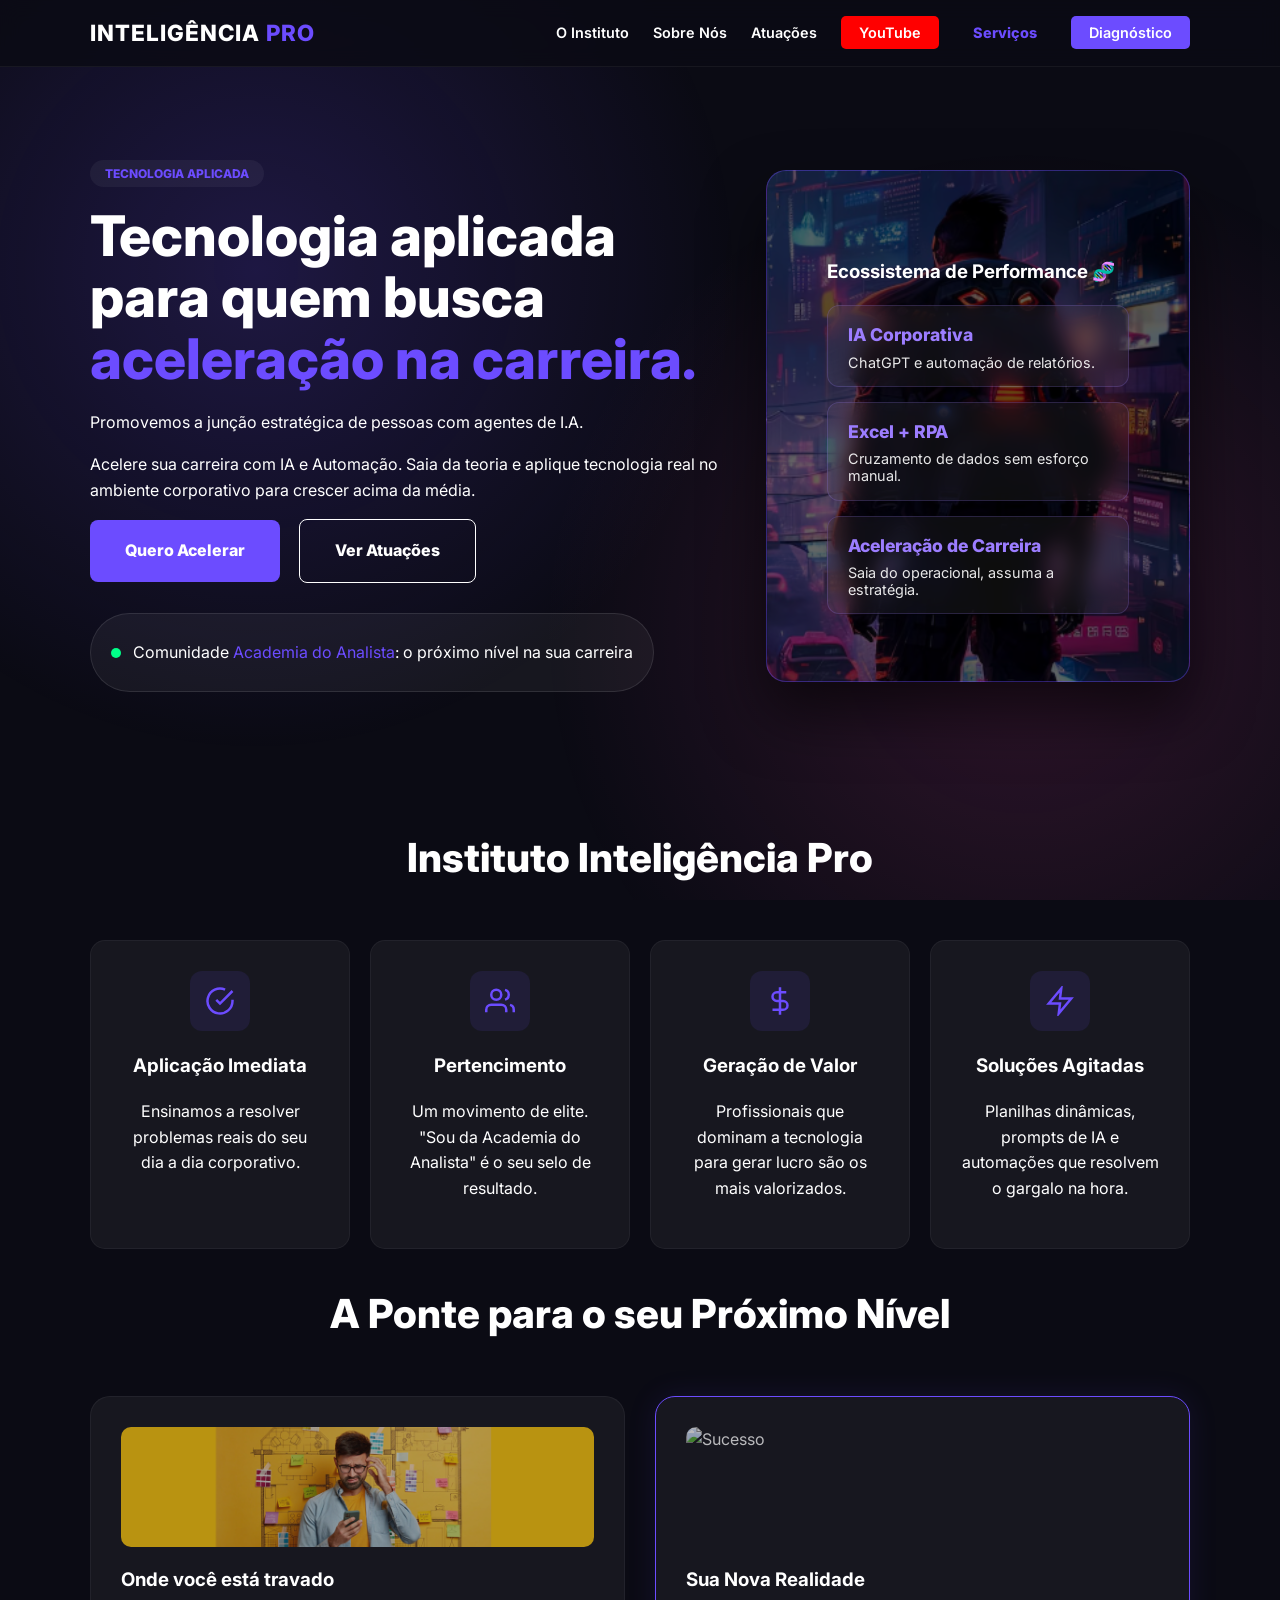
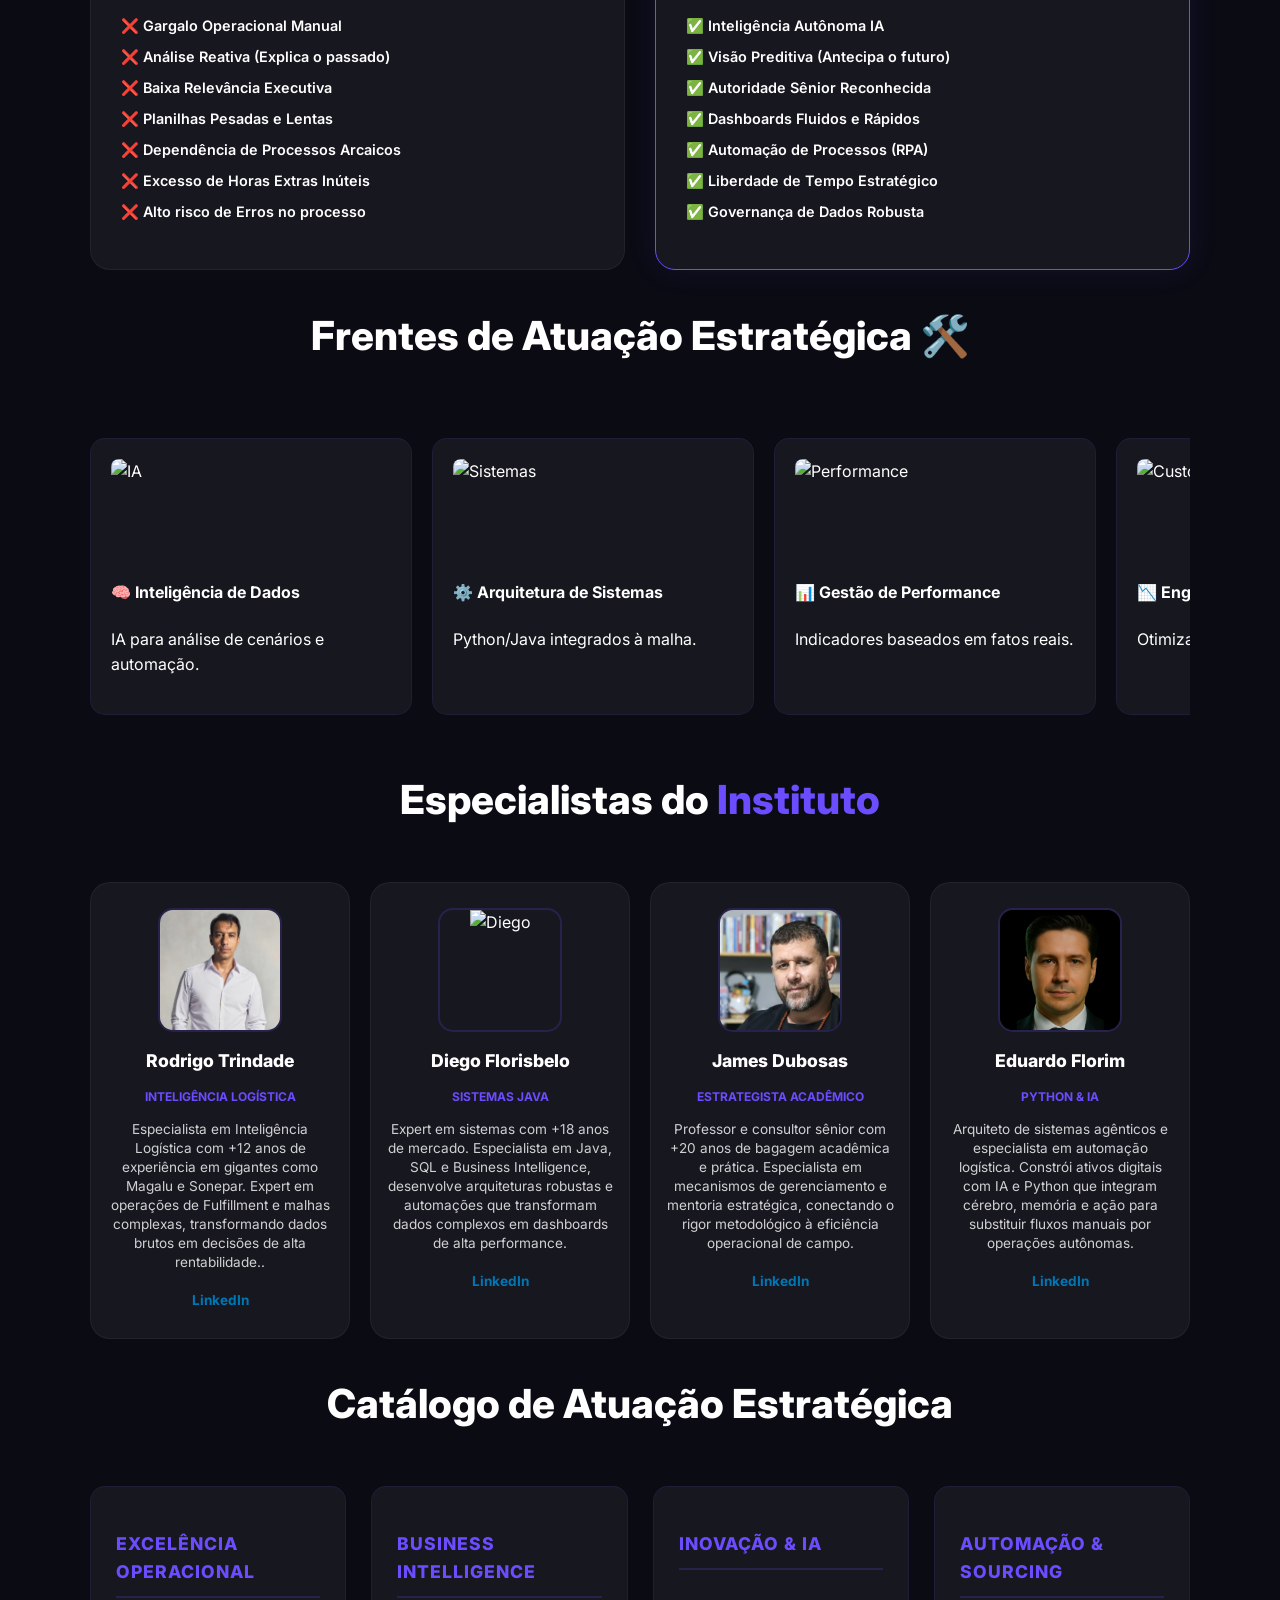
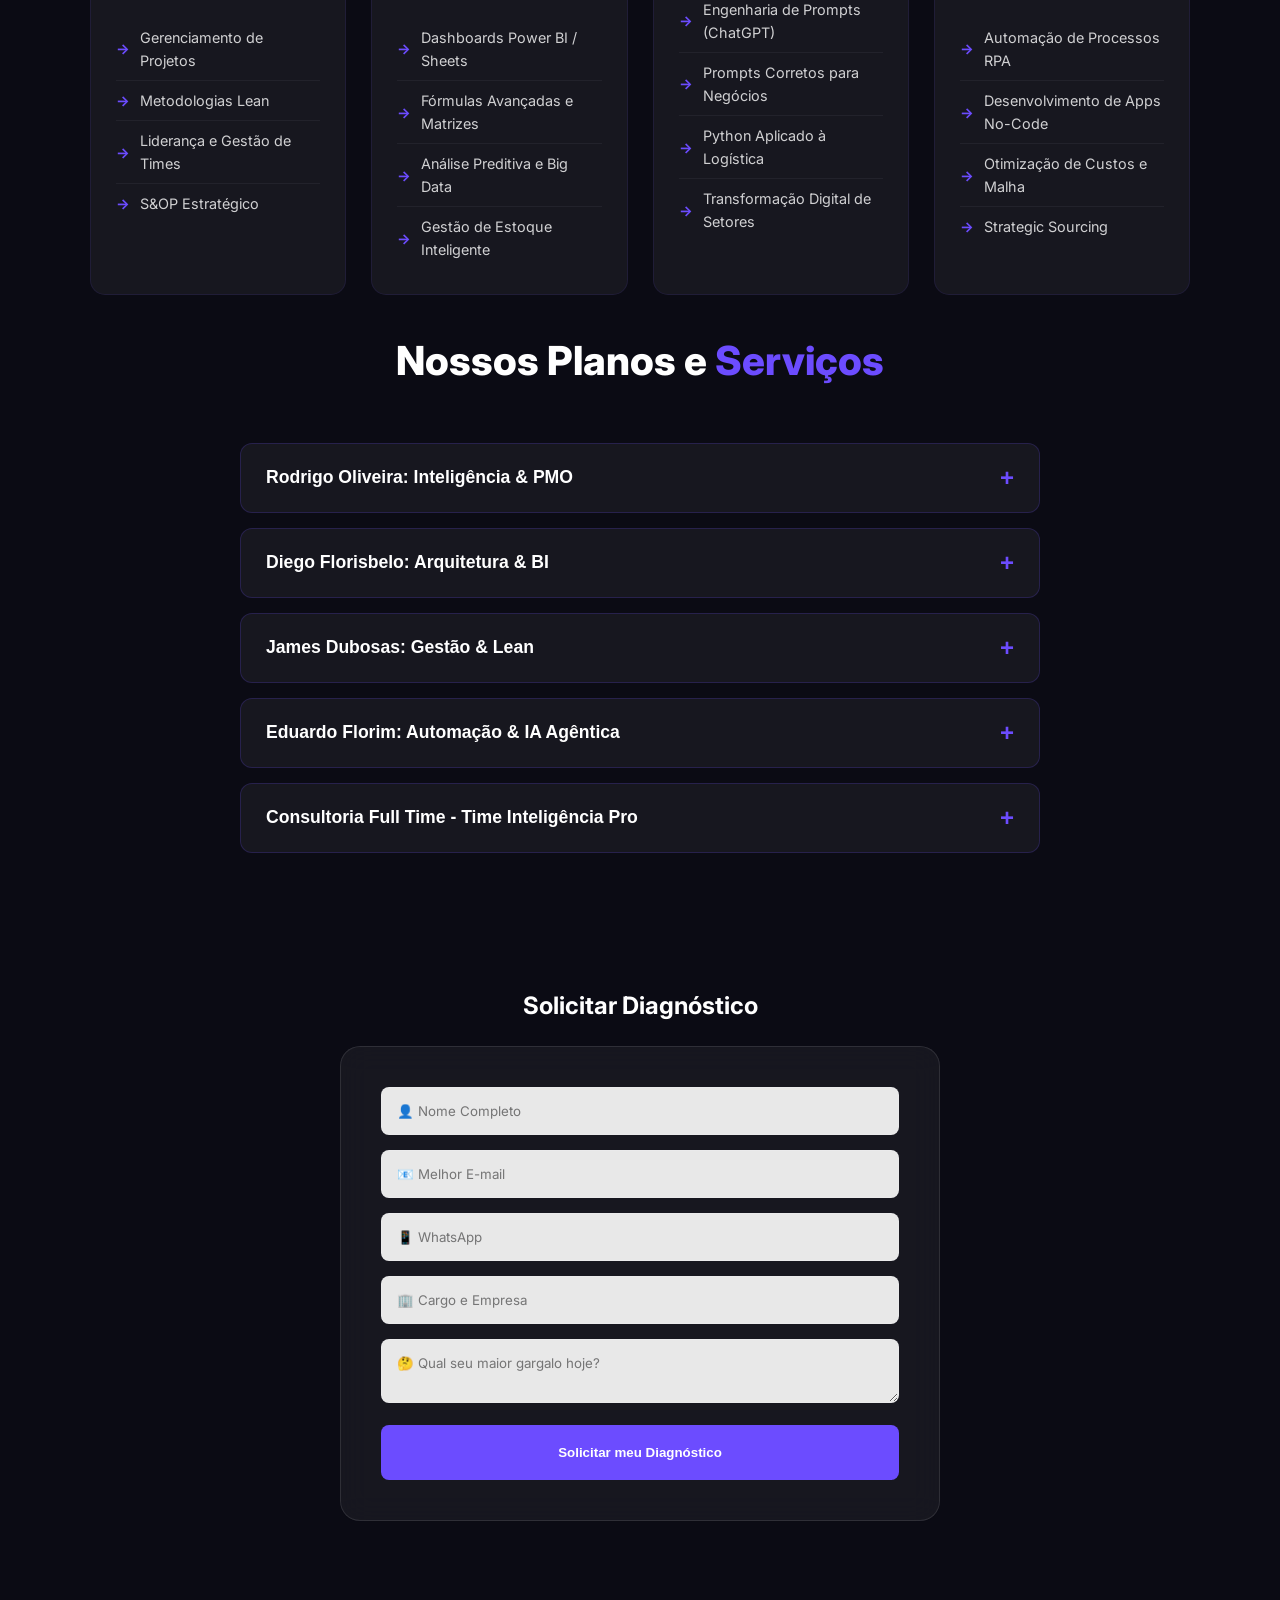
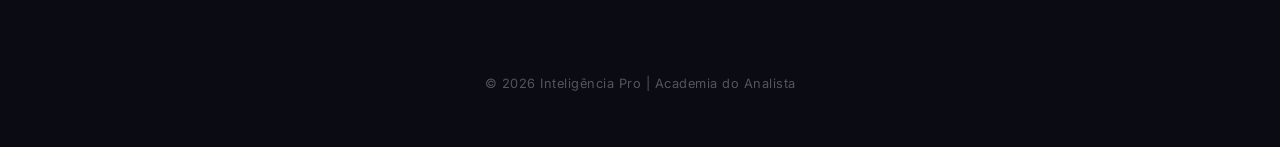
==== commit cbc8906a: "Update index.html" ====
--- a/index.html
+++ b/index.html
@@ -310,46 +310,107 @@
         <h2 class="section-title">Nossos Planos e <span class="highlight">Serviços</span></h2>
         
         <div class="accordion-container">
+        
             <div class="accordion-item">
-                <button class="accordion-header">
-                    <span>Mentoria Individual - IA & Carreira</span>
-                    <span class="icon">+</span>
-                </button>
-                <div class="accordion-content">
-                    <div class="content-inner">
-                        <p>Acompanhamento 1-on-1 para arquitetura de carreira e implementação de sistemas agênticos personalizados.</p>
-                        <div class="price-tag">Investimento: <strong>R$ 2.500,00</strong></div>
-                        <a href="#contato" class="btn-service">Solicitar Proposta</a>
-                    </div>
-                </div>
-            </div>
-
+                <button class="accordion-header"><span>Rodrigo Oliveira: Inteligência & PMO</span><span class="icon">+</span></button>
+                <div class="accordion-content"><div class="content-inner">
+                    <div class="service-sub-item">
+                        <h4>1. Consultoria em Malha Logística</h4>
+                        <p>Análise e redesenho de malhas complexas para redução de custos e otimização de lead-time.</p>
+                        <div class="price-tag">Sob Consulta</div>
+                    </div>
+                    <div class="service-sub-item">
+                        <h4>2. Gestão de Projetos PMO</h4>
+                        <p>Implantação de escritórios de projetos focados em resultados reais de Supply Chain.</p>
+                        <div class="price-tag">Proposta sob medida</div>
+                    </div>
+                    <div class="service-sub-item">
+                        <h4>3. Mentoria em Liderança Logística</h4>
+                        <p>Desenvolvimento de soft skills e gestão estratégica para líderes do setor.</p>
+                        <div class="price-tag">R$ 450,00 / Sessão</div>
+                    </div>
+                    <a href="#contato" class="btn-service">Falar com Rodrigo</a>
+                </div></div>
+            </div>
+        
             <div class="accordion-item">
-                <button class="accordion-header">
-                    <span>Mastermind Grupo Elite 2026</span>
-                    <span class="icon">+</span>
-                </button>
-                <div class="accordion-content">
-                    <div class="content-inner">
-                        <p>Acesso à rede exclusiva de gestores, encontros mensais e biblioteca de automações prontas para uso.</p>
-                        <div class="price-tag">Investimento: <strong>R$ 1.200,00 / anual</strong></div>
-                        <a href="#contato" class="btn-service">Garantir Vaga</a>
-                    </div>
-                </div>
-            </div>
-
+                <button class="accordion-header"><span>Diego Florisbelo: Arquitetura & BI</span><span class="icon">+</span></button>
+                <div class="accordion-content"><div class="content-inner">
+                    <div class="service-sub-item">
+                        <h4>1. Arquitetura de Sistemas Java</h4>
+                        <p>Soluções robustas para integração de sistemas e processos de alta performance.</p>
+                        <div class="price-tag">Sob Consulta</div>
+                    </div>
+                    <div class="service-sub-item">
+                        <h4>2. Dashboards Power BI Avançado</h4>
+                        <p>Painéis dinâmicos integrados a bancos de dados SQL para visão gerencial 360º.</p>
+                        <div class="price-tag">A partir de R$ 3.500,00</div>
+                    </div>
+                    <div class="service-sub-item">
+                        <h4>3. Treinamento In-Company SQL/Data</h4>
+                        <p>Capacitação técnica para times dominarem manipulação de dados e consultas.</p>
+                        <div class="price-tag">Proposta por Grupo</div>
+                    </div>
+                    <a href="#contato" class="btn-service">Falar com Diego</a>
+                </div></div>
+            </div>
+        
             <div class="accordion-item">
-                <button class="accordion-header">
-                    <span>Consultoria Greenfield Logística</span>
-                    <span class="icon">+</span>
-                </button>
-                <div class="accordion-content">
-                    <div class="content-inner">
-                        <p>Desenvolvimento de malha logística do zero, configuração de WMS e treinamento de equipes operacionais.</p>
-                        <div class="price-tag"><strong>Sob Consulta</strong></div>
-                        <a href="#contato" class="btn-service">Falar com Consultor</a>
-                    </div>
-                </div>
+                <button class="accordion-header"><span>James Dubosas: Gestão & Lean</span><span class="icon">+</span></button>
+                <div class="accordion-content"><div class="content-inner">
+                    <div class="service-sub-item">
+                        <h4>1. Auditoria de Processos Operacionais</h4>
+                        <p>Diagnóstico de falhas em mecanismos de gerenciamento e fluxos de trabalho.</p>
+                        <div class="price-tag">Sob Consulta</div>
+                    </div>
+                    <div class="service-sub-item">
+                        <h4>2. Mentoria Acadêmica (MBA/Monografias)</h4>
+                        <p>Apoio especializado para profissionais em especialização que buscam excelência.</p>
+                        <div class="price-tag">R$ 300,00 / Sessão</div>
+                    </div>
+                    <div class="service-sub-item">
+                        <h4>3. Workshop em Lean Logística</h4>
+                        <p>Imersão técnica em metodologias enxutas aplicadas ao CD e Malha.</p>
+                        <div class="price-tag">Sob Consulta</div>
+                    </div>
+                    <a href="#contato" class="btn-service">Falar com James</a>
+                </div></div>
+            </div>
+        
+            <div class="accordion-item">
+                <button class="accordion-header"><span>Eduardo Florim: Automação & IA Agêntica</span><span class="icon">+</span></button>
+                <div class="accordion-content"><div class="content-inner">
+                    <div class="service-sub-item">
+                        <h4>1. Automações Operacionais (Scripts)</h4>
+                        <p>Scripts entre Google/Excel, WMS, ERP e e-mails + Criação de WebApps.</p>
+                        <div class="price-tag">A partir de R$ 2.000,00</div>
+                    </div>
+                    <div class="service-sub-item">
+                        <h4>2. Agentes de I.A. & Oráculos</h4>
+                        <p>Sistemas inteligentes com APIs que entregam informações de qualquer dado da empresa.</p>
+                        <div class="price-tag">A partir de R$ 15.000,00</div>
+                    </div>
+                    <div class="service-sub-item">
+                        <h4>3. Mentoria Express (Flash Help)</h4>
+                        <p>Dúvidas pontuais sobre fórmulas, prompts de IA ou erros de automação.</p>
+                        <div class="price-tag">R$ 29,90 (Sessão de 30 min)</div>
+                    </div>
+                    <a href="#contato" class="btn-service">Falar com Eduardo</a>
+                </div></div>
+            </div>
+        
+            <div class="accordion-item highlight-item">
+                <button class="accordion-header"><span>Consultoria Full Time - Time Inteligência Pro</span><span class="icon">+</span></button>
+                <div class="accordion-content"><div class="content-inner">
+                    <p><strong>A solução definitiva para o seu negócio.</strong> Colocamos todo o nosso time de especialistas para atuar simultaneamente na sua operação.</p>
+                    <ul>
+                        <li>Auditoria, Automação, BI e Estratégia integrados.</li>
+                        <li>Implementação de IA Agêntica em toda a malha.</li>
+                        <li>Treinamento de liderança e times técnicos.</li>
+                    </ul>
+                    <div class="price-tag">Proposta personalizada após Diagnóstico.</div>
+                    <a href="#contato" class="btn-service" style="background: var(--secondary);">Solicitar Proposta Mastermind</a>
+                </div></div>
             </div>
         </div>
     </div>
@@ -402,3 +463,4 @@
 
 
 
+
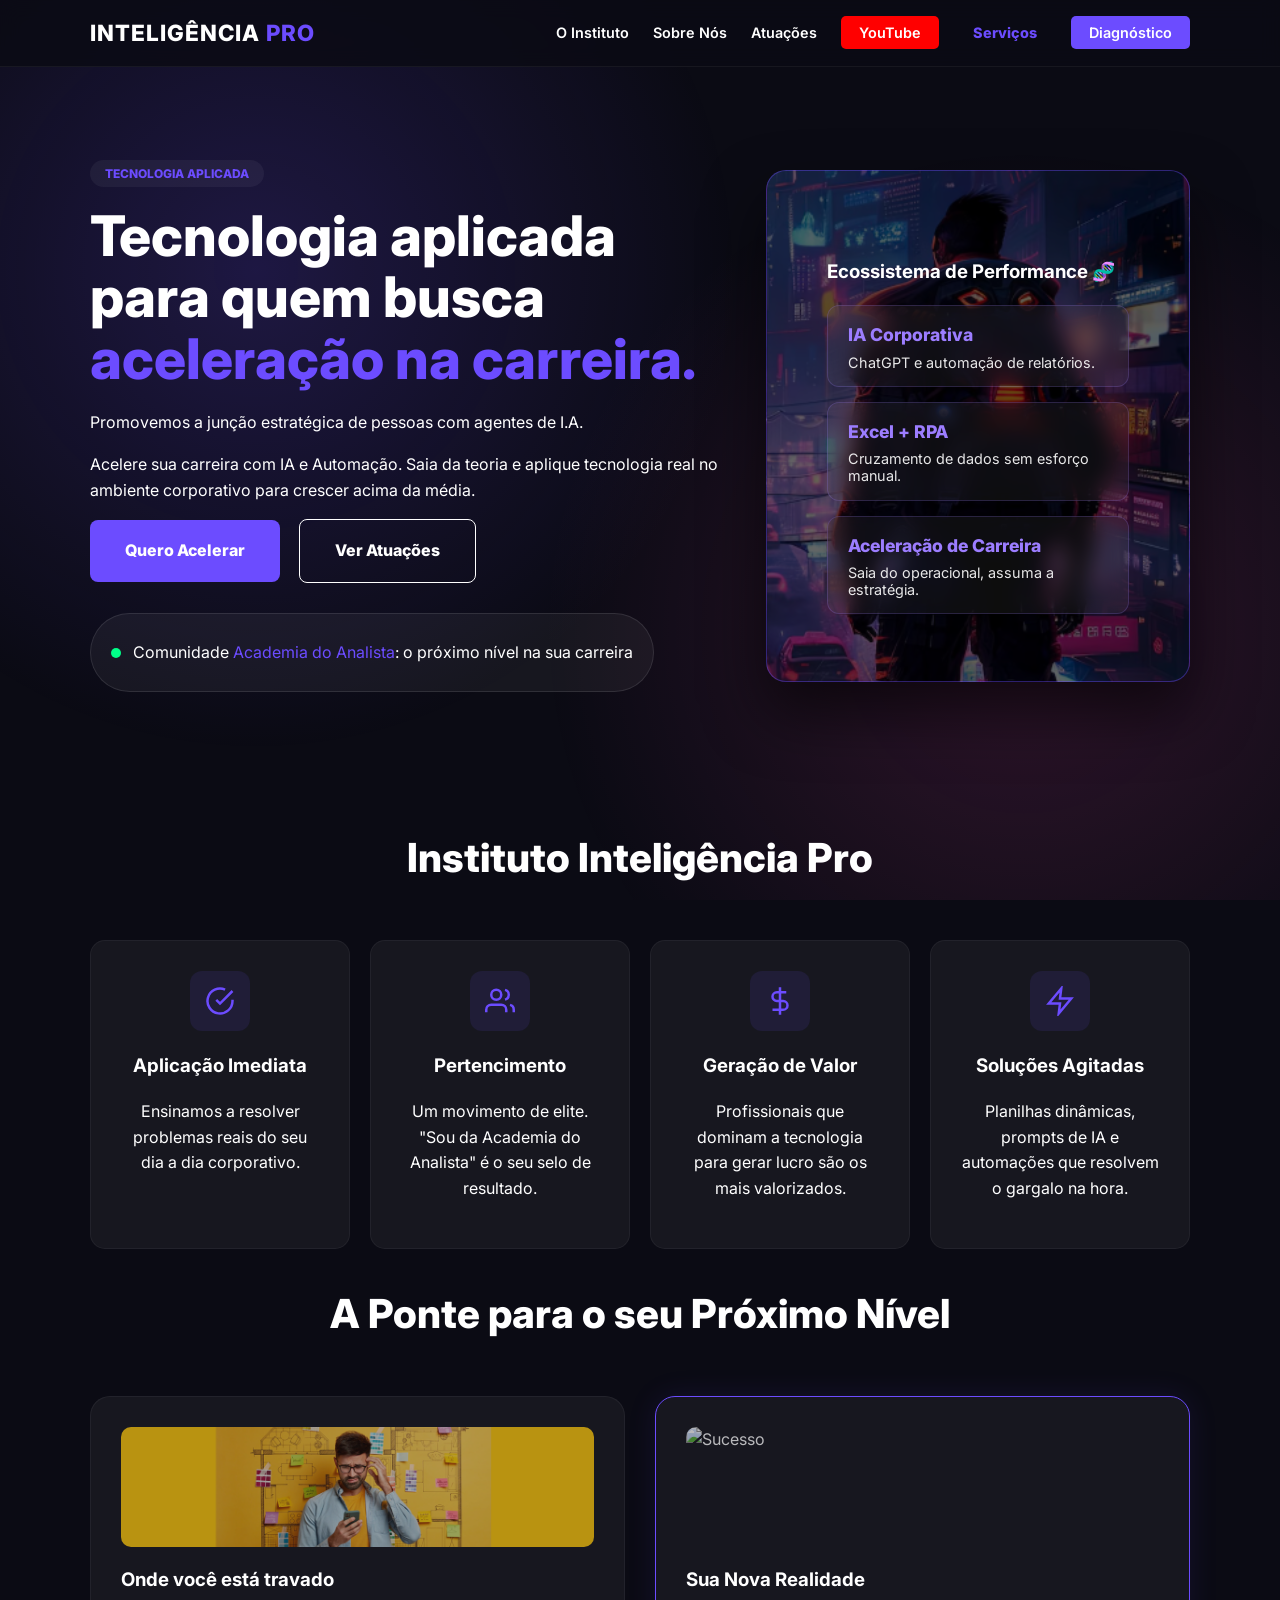
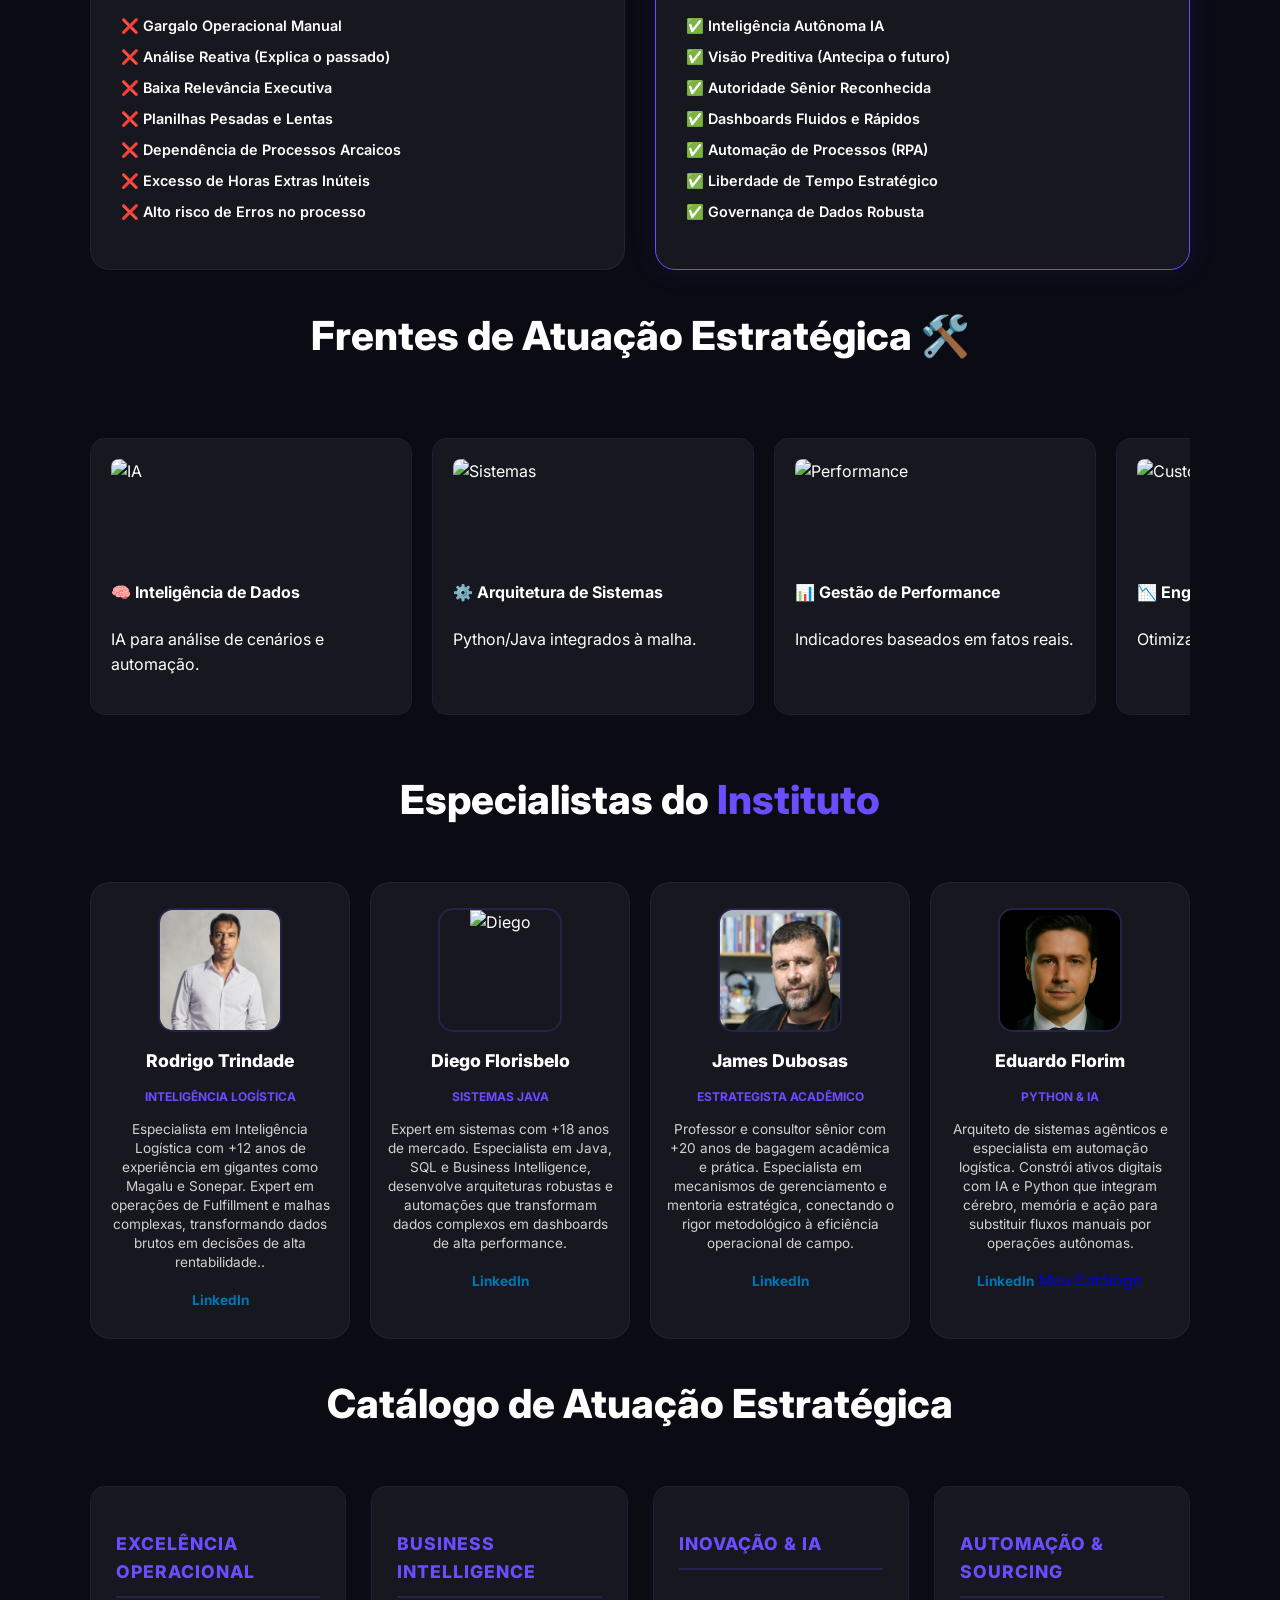
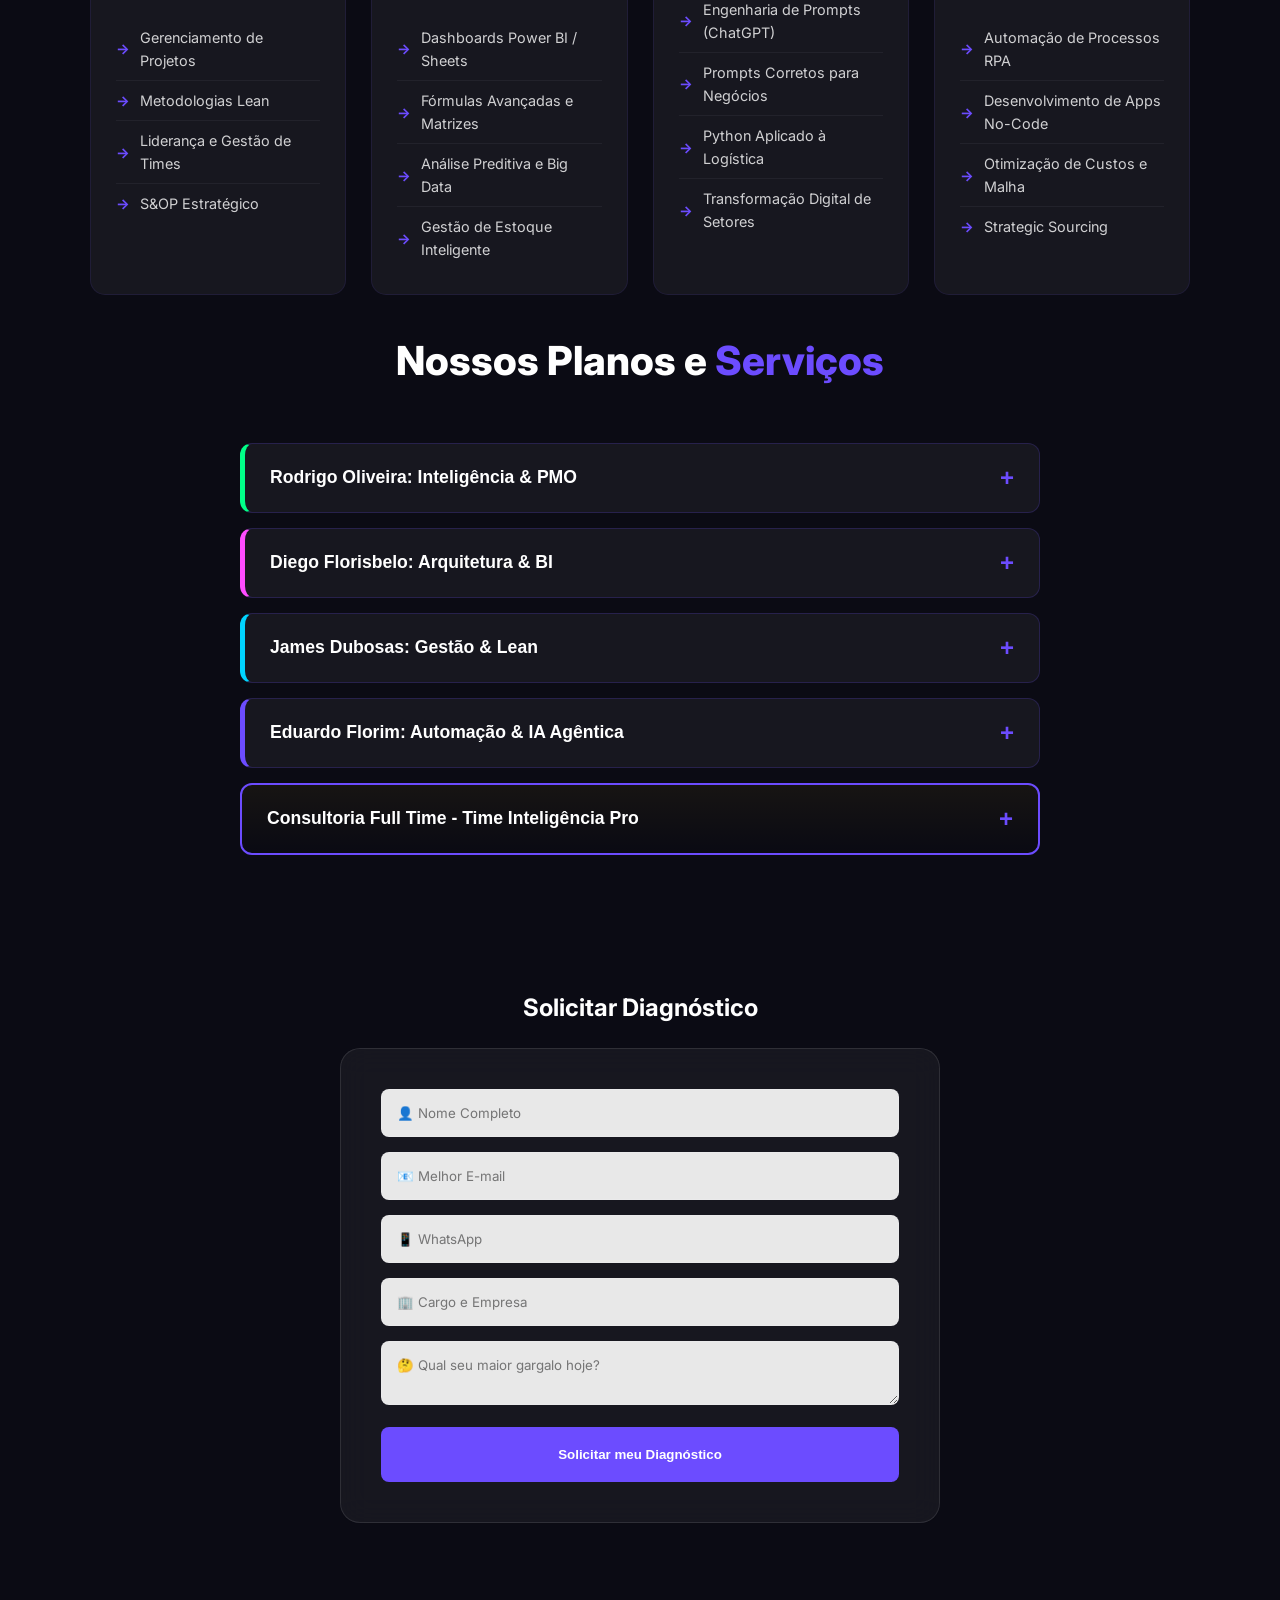
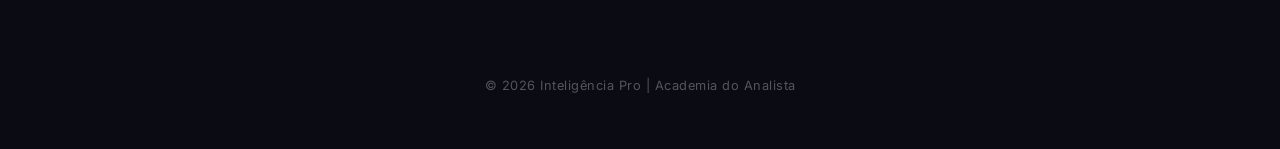
==== commit 2f8c5e60: "Update index.html" ====
--- a/index.html
+++ b/index.html
@@ -250,6 +250,7 @@
                     <p class="mentor-tag">Python & IA</p>
                     <p class="mentor-bio">Arquiteto de sistemas agênticos e especialista em automação logística. Constrói ativos digitais com IA e Python que integram cérebro, memória e ação para substituir fluxos manuais por operações autônomas.</p>
                     <a href="https://www.linkedin.com/in/eduardo-florim-b7915930" target="_blank" class="linkedin-link">LinkedIn</a>
+                    <a href="https://meu-site-cwtt.vercel.app/" target="_blank" class="catalog-link">Meu Catálogo</a>
                 </div>
             </div>
 
@@ -464,3 +465,4 @@
 
 
 
+
--- a/style.css
+++ b/style.css
@@ -782,3 +782,84 @@
         font-size: 0.8rem;
     }
 }
+
+/* --- CORES POR ESPECIALISTA (BORDAS LATERAIS) --- */
+
+/* 1. Rodrigo - Verde (Logística/Estratégia) */
+.accordion-item:nth-child(1) { border-left: 5px solid #00ff88; }
+
+/* 2. Diego - Rosa/Pink (Sistemas/BI) */
+.accordion-item:nth-child(2) { border-left: 5px solid #ff4cff; }
+
+/* 3. James - Azul Claro (Acadêmico/Lean) */
+.accordion-item:nth-child(3) { border-left: 5px solid #00d4ff; }
+
+/* 4. Eduardo - Roxo (Automação/IA) */
+.accordion-item:nth-child(4) { border-left: 5px solid #6c4cff; }
+
+/* 5. Time Completo - Destaque Ouro/Gradiente */
+.accordion-item:nth-child(5) { 
+    border-left: 5px solid #ffcc00; 
+    background: linear-gradient(rgba(255, 204, 0, 0.05), transparent) !important;
+}
+
+/* --- AJUSTE NO BOTÃO DE SERVIÇO --- */
+.btn-service {
+    display: inline-block;
+    margin-top: 15px;
+    padding: 10px 25px;
+    background: var(--primary);
+    color: #fff;
+    text-decoration: none;
+    border-radius: 8px;
+    font-size: 0.85rem;
+    font-weight: 800;
+    text-transform: uppercase;
+    transition: all 0.3s ease;
+}
+
+.btn-service:hover {
+    background: #fff;
+    color: var(--primary);
+    transform: scale(1.05);
+    box-shadow: 0 5px 20px rgba(108, 76, 255, 0.4);
+}
+
+
+/* --- ESTILO DOS SUB-TÓPICOS DENTRO DA ABA --- */
+.service-sub-item {
+    margin-bottom: 25px;
+    padding-bottom: 15px;
+    border-bottom: 1px solid rgba(255, 255, 255, 0.05);
+}
+
+.service-sub-item h4 {
+    color: var(--primary);
+    margin-bottom: 8px;
+    font-size: 1rem;
+    text-transform: uppercase;
+    letter-spacing: 0.5px;
+}
+
+.service-sub-item p {
+    font-size: 0.9rem;
+    line-height: 1.4;
+    margin-bottom: 8px;
+    color: rgba(255, 255, 255, 0.9);
+}
+
+/* DESTAQUE PARA A ÚLTIMA ABA (TIME COMPLETO) */
+.highlight-item {
+    border: 2px solid var(--primary) !important;
+    background: linear-gradient(rgba(108, 76, 255, 0.1), transparent) !important;
+}
+
+/* Recuo à esquerda para dar o ar de "catálogo" */
+.content-inner {
+    padding: 25px 30px 30px 50px; /* Recuo de 50px para organizar sub-itens */
+}
+
+/* Ajuste de altura máxima para suportar mais conteúdo */
+.accordion-item.active .accordion-content {
+    max-height: 1200px; /* Aumentado para caber os 3 sub-itens */
+}
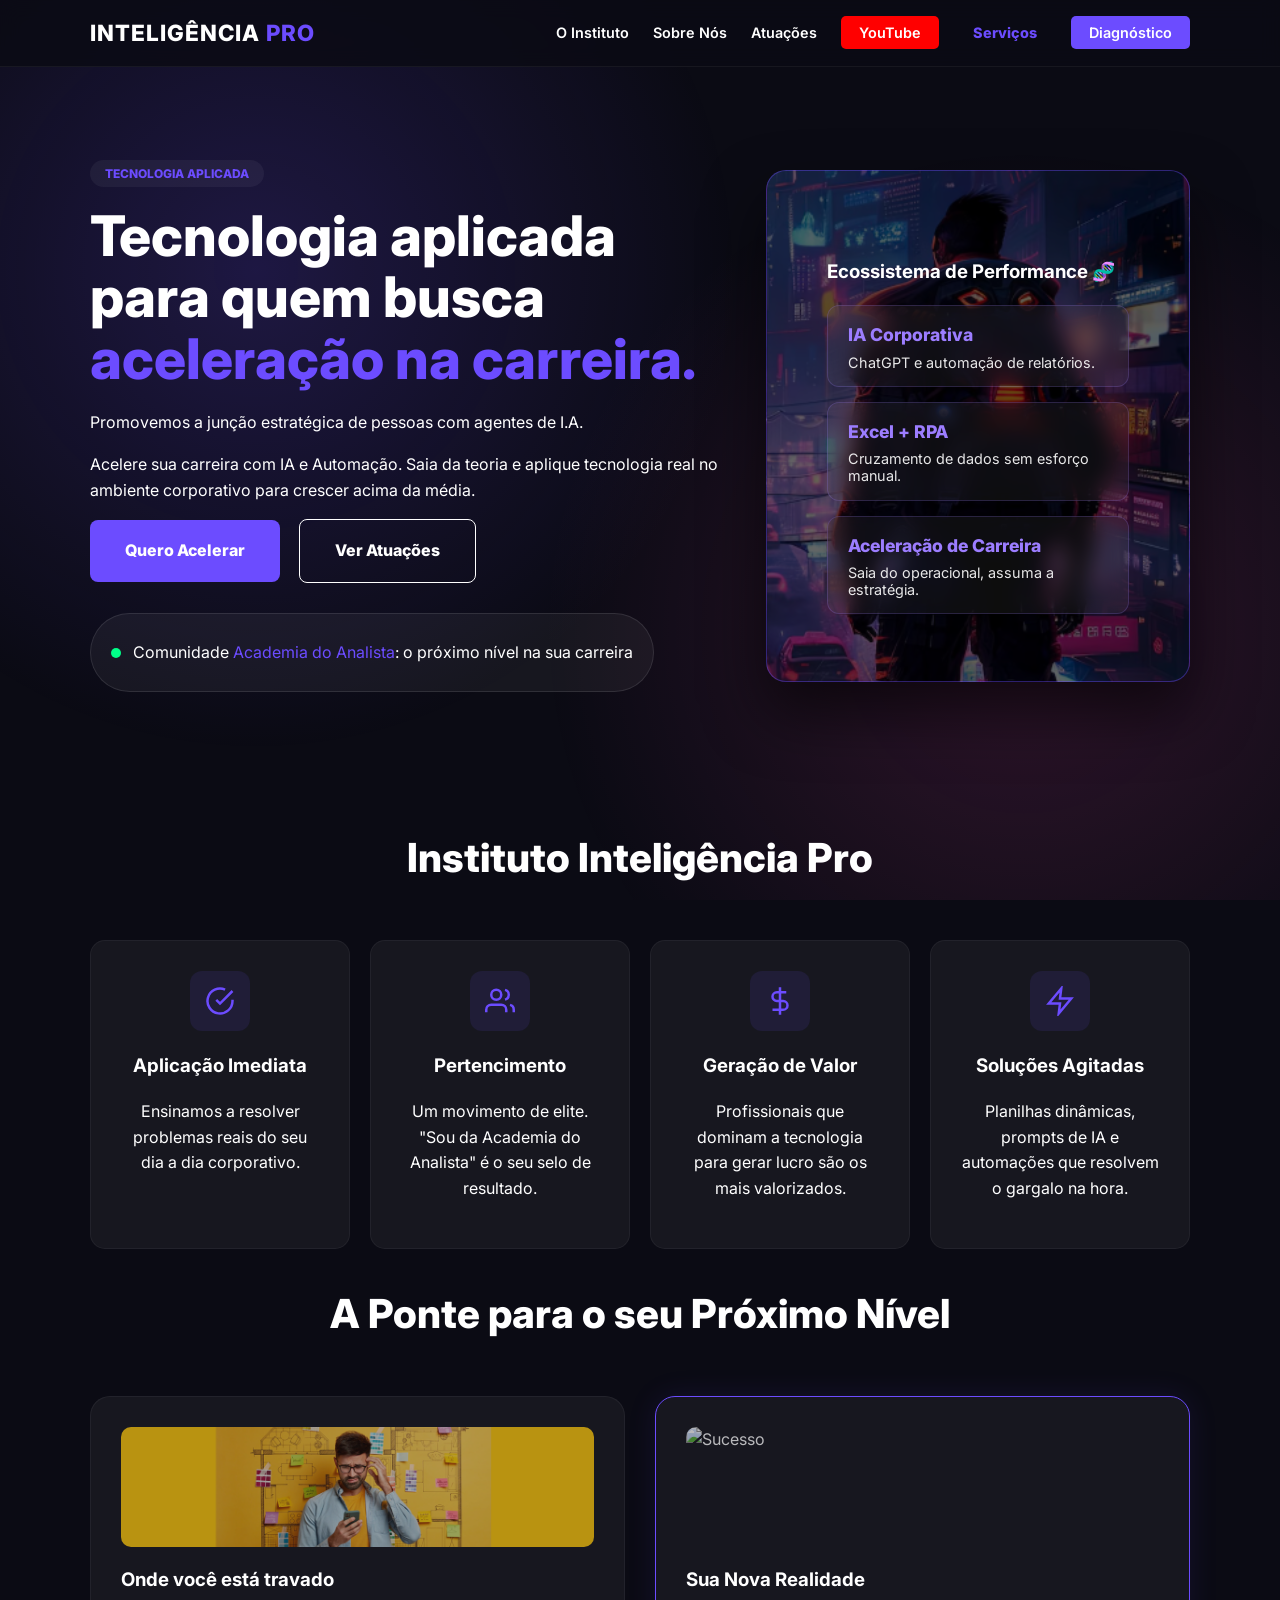
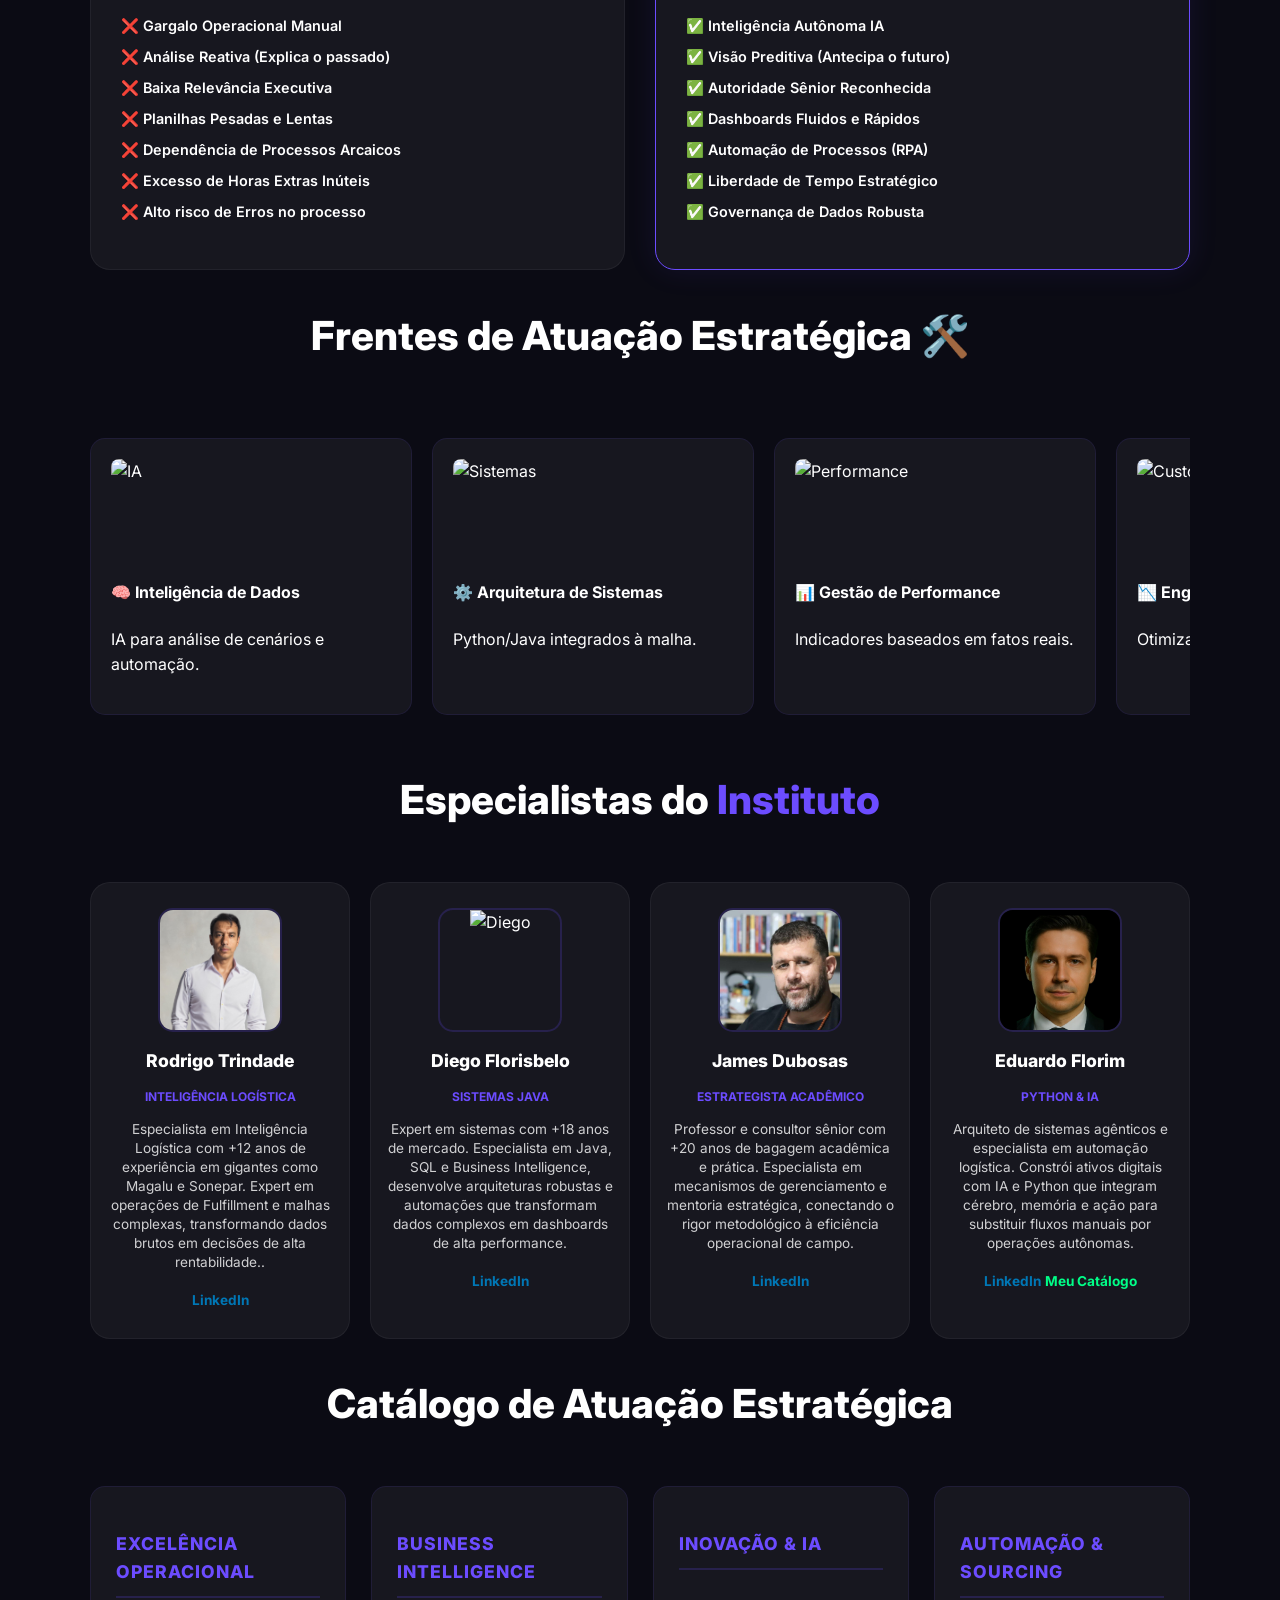
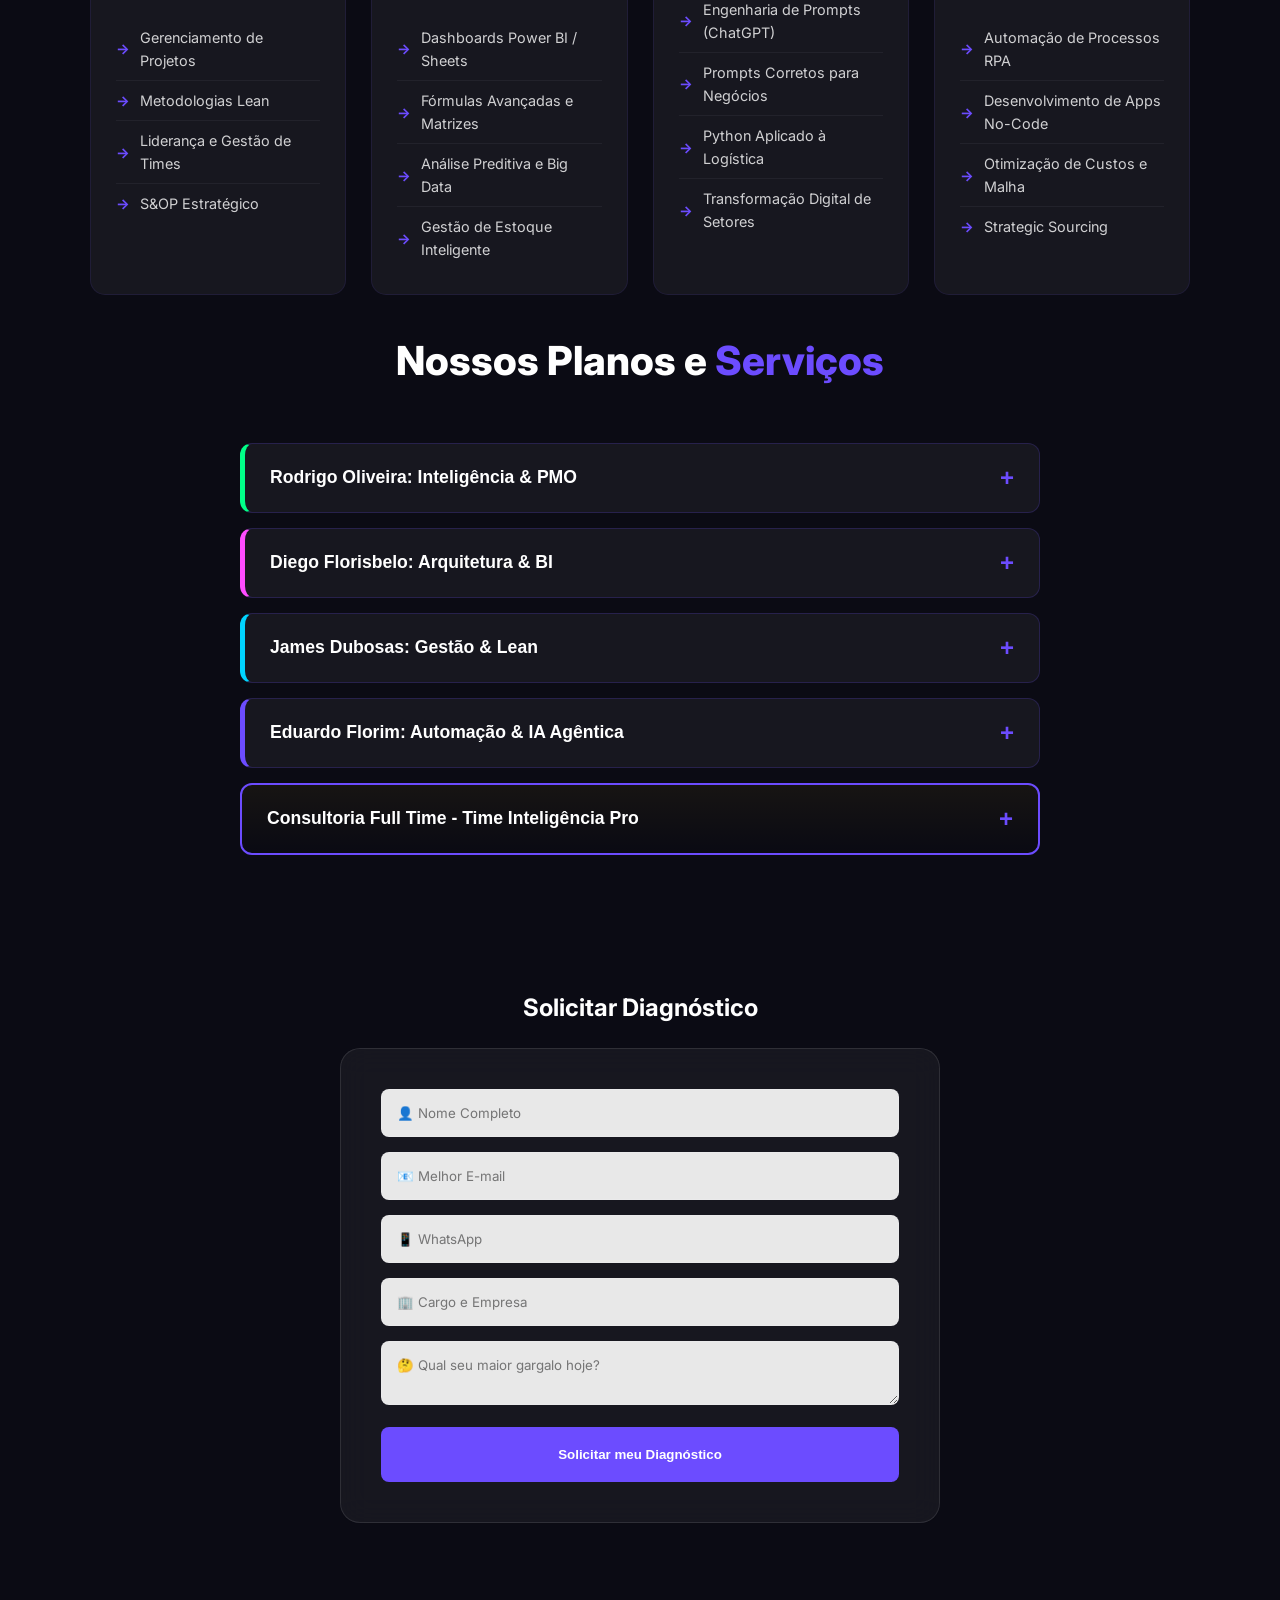
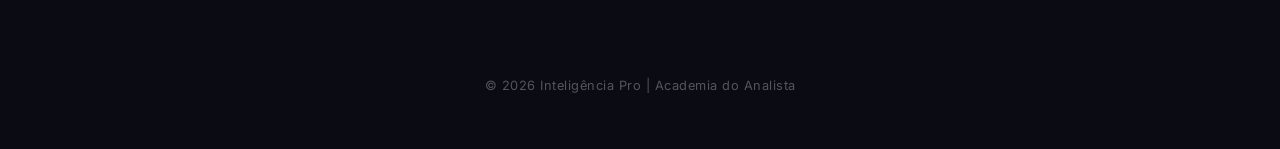
==== commit 2c1fb4aa: "Update index.html" ====
--- a/index.html
+++ b/index.html
@@ -426,7 +426,7 @@
             <div class="form-group"><input type="tel" name="whatsapp" placeholder="📱 WhatsApp" required></div>
             <div class="form-group"><input type="text" name="cargo" placeholder="🏢 Cargo e Empresa" required></div>
             <div class="form-group"><textarea name="desafio" placeholder="🤔 Qual seu maior gargalo hoje?" required></textarea></div>
-            <button type="submit">Solicitar meu Diagnóstico </button>
+            <button type="submit">Solicitar meu Diagnóstico</button>
         </form>
     </div>
 </section>
@@ -466,3 +466,4 @@
 
 
 
+
--- a/style.css
+++ b/style.css
@@ -863,3 +863,43 @@
 .accordion-item.active .accordion-content {
     max-height: 1200px; /* Aumentado para caber os 3 sub-itens */
 }
+
+
+/* CONTAINER PARA OS LINKS DO MENTOR */
+.mentor-links {
+    display: flex;
+    gap: 20px; /* Espaço entre LinkedIn e Catálogo */
+    justify-content: center;
+    margin-top: 10px;
+}
+
+/* ESTILO DO LINK DO CATÁLOGO meu site */
+.catalog-link {
+    color: #00ff88; /* Verde Neon para destacar o portfólio */
+    text-decoration: none;
+    font-size: 0.85rem;
+    font-weight: 700;
+    position: relative;
+    transition: 0.3s;
+}
+
+.catalog-link::after {
+    content: '';
+    position: absolute;
+    width: 0;
+    height: 1.5px;
+    bottom: -2px;
+    left: 0;
+    background-color: #00ff88;
+    transition: width 0.3s ease;
+}
+
+.catalog-link:hover {
+    color: #fff;
+    text-shadow: 0 0 8px rgba(0, 255, 136, 0.5);
+}
+
+.catalog-link:hover::after {
+    width: 100%;
+    background-color: #fff;
+}
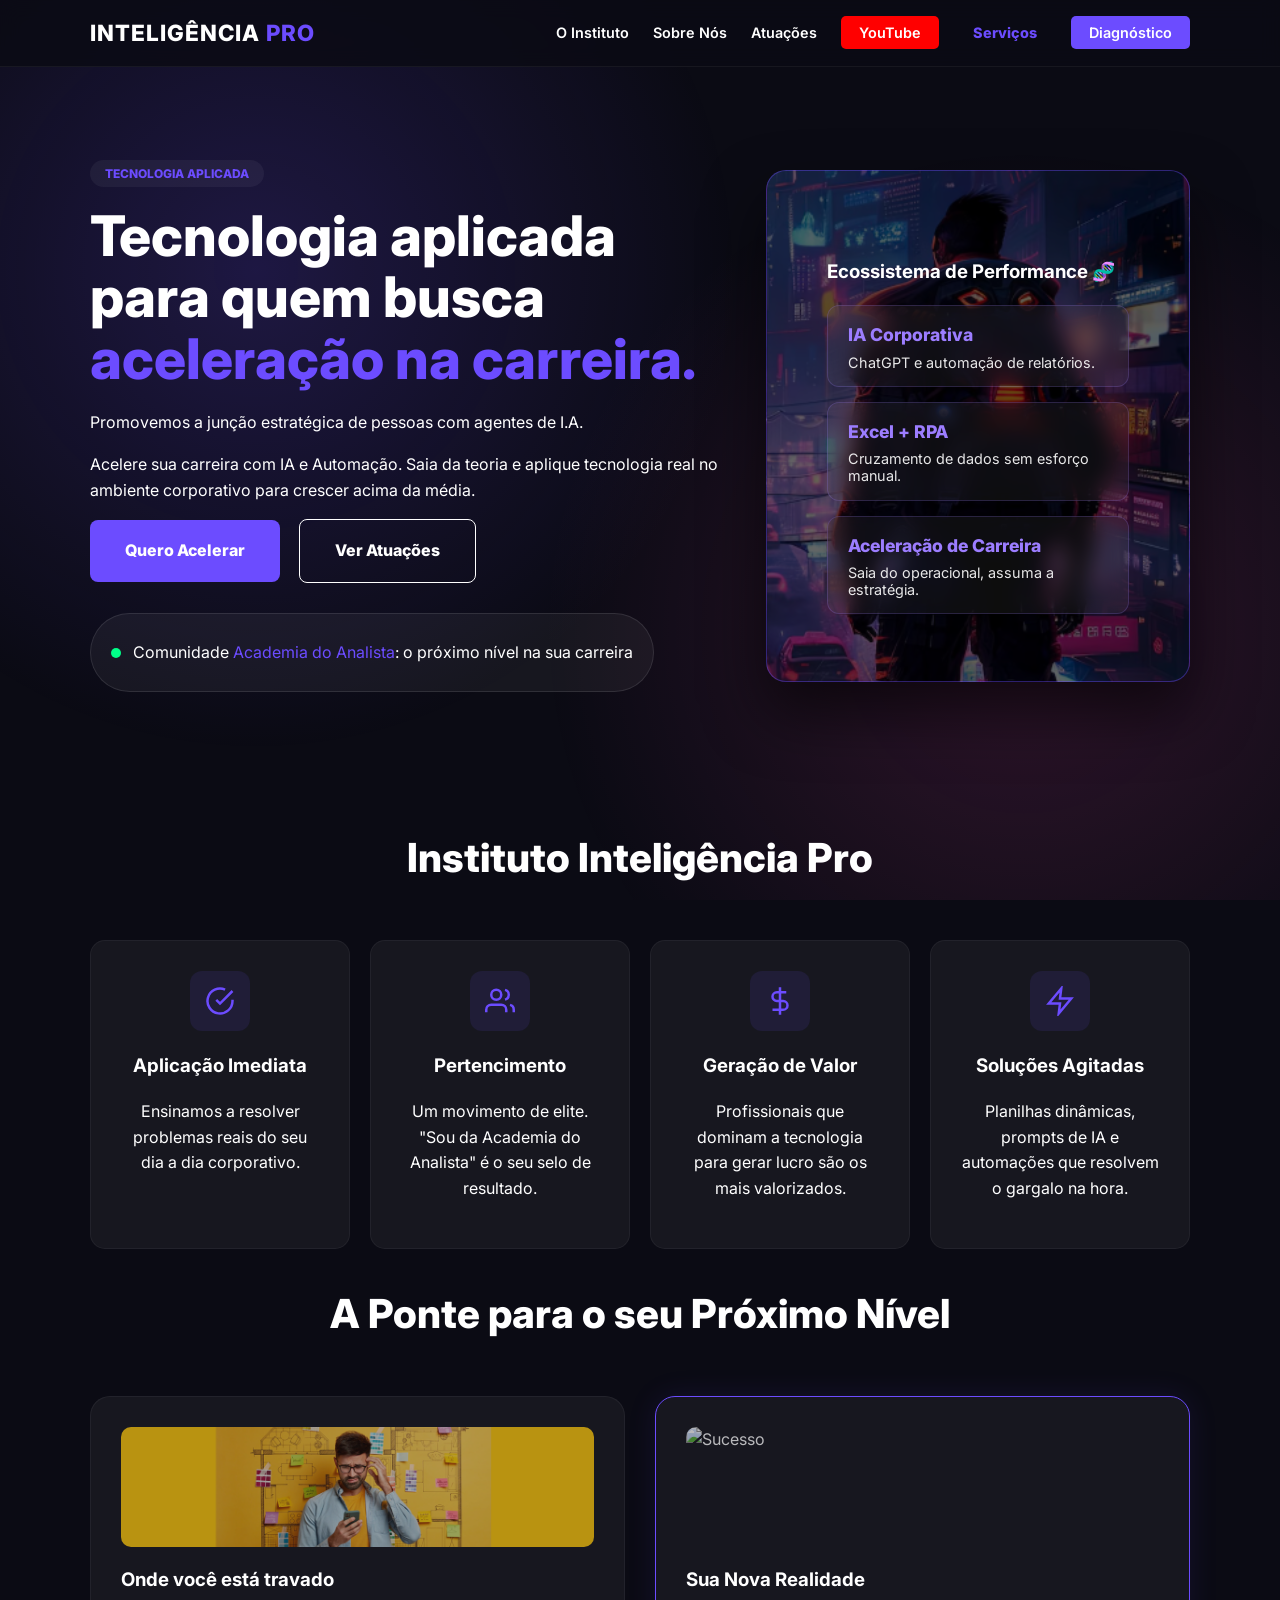
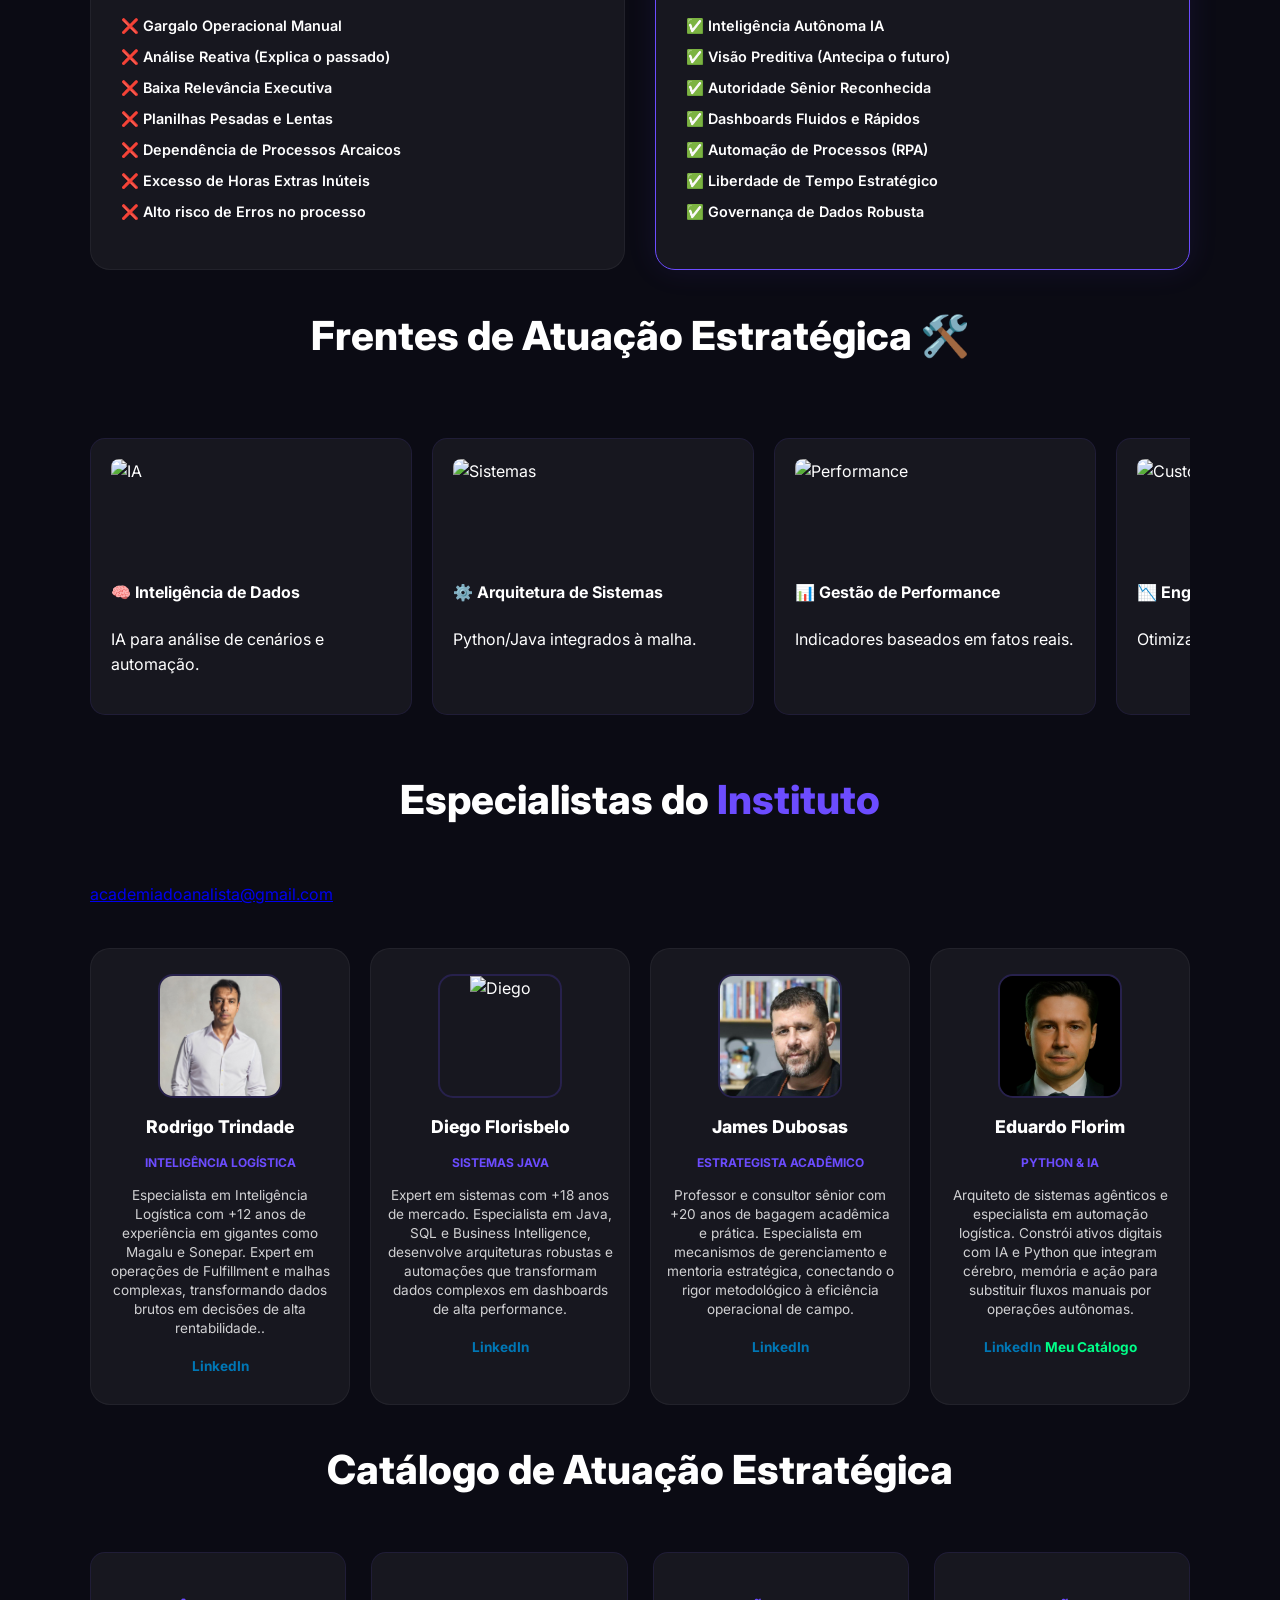
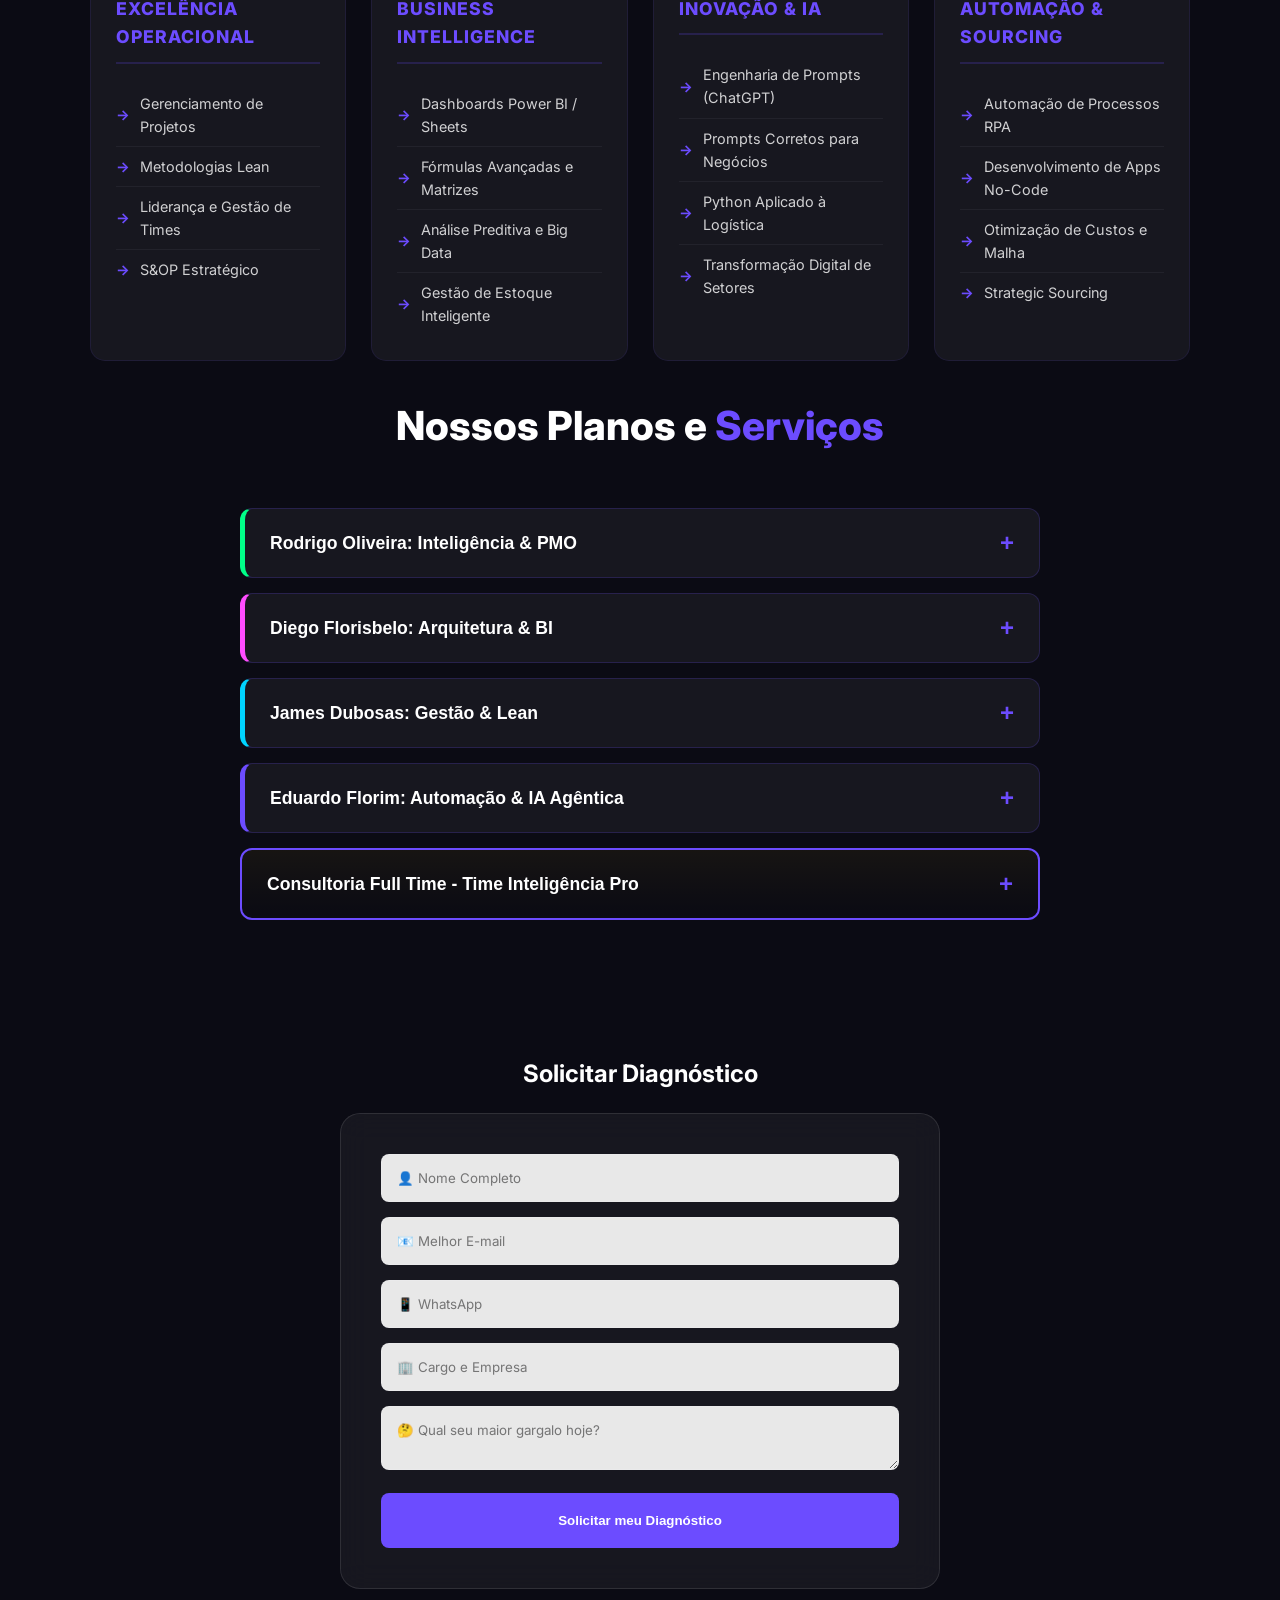
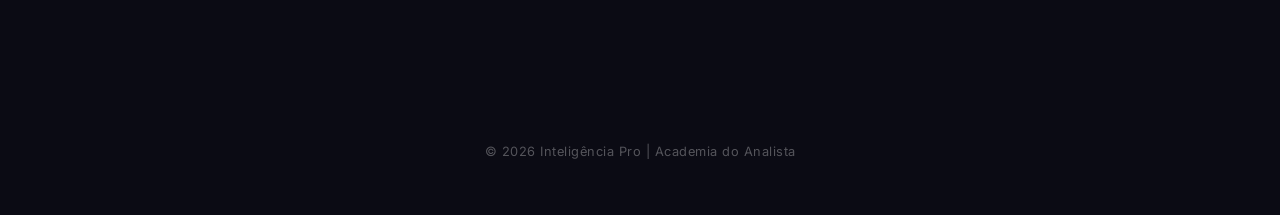
==== commit 4eee3889: "Update index.html" ====
--- a/index.html
+++ b/index.html
@@ -16,7 +16,7 @@
             <a href="#sobre">O Instituto</a>
             <a href="#mentores">Sobre Nós</a>
             <a href="#atuacoes">Atuações</a>
-            <a href="https://www.youtube.com/watch?v=9KIOJ5vxo6Q" target="_blank" class="btn-yt">YouTube</a>
+            <a href="https://youtu.be/fScZogA7THk" target="_blank" class="btn-yt">YouTube</a>
             
             <a href="#servicos" class="nav-link-highlight">Serviços</a>
             
@@ -205,6 +205,11 @@
 <section id="mentores" class="mentors-section">
     <div class="container">
         <h2 class="section-title">Especialistas do <span class="highlight">Instituto</span></h2>
+        <div class="contact-email-wrapper">
+    <a href="mailto:academiadoanalista@gmail.com" class="contact-email">
+        academiadoanalista@gmail.com
+    </a>
+</div>
         <div class="mentors-grid"> <div class="mentor-card">
                 <div class="mentor-photo-container">
                     <img src="rodrigo.jpg" alt="Rodrigo">
@@ -459,11 +464,3 @@
 
 
 
-
-
-
-
-
-
-
-
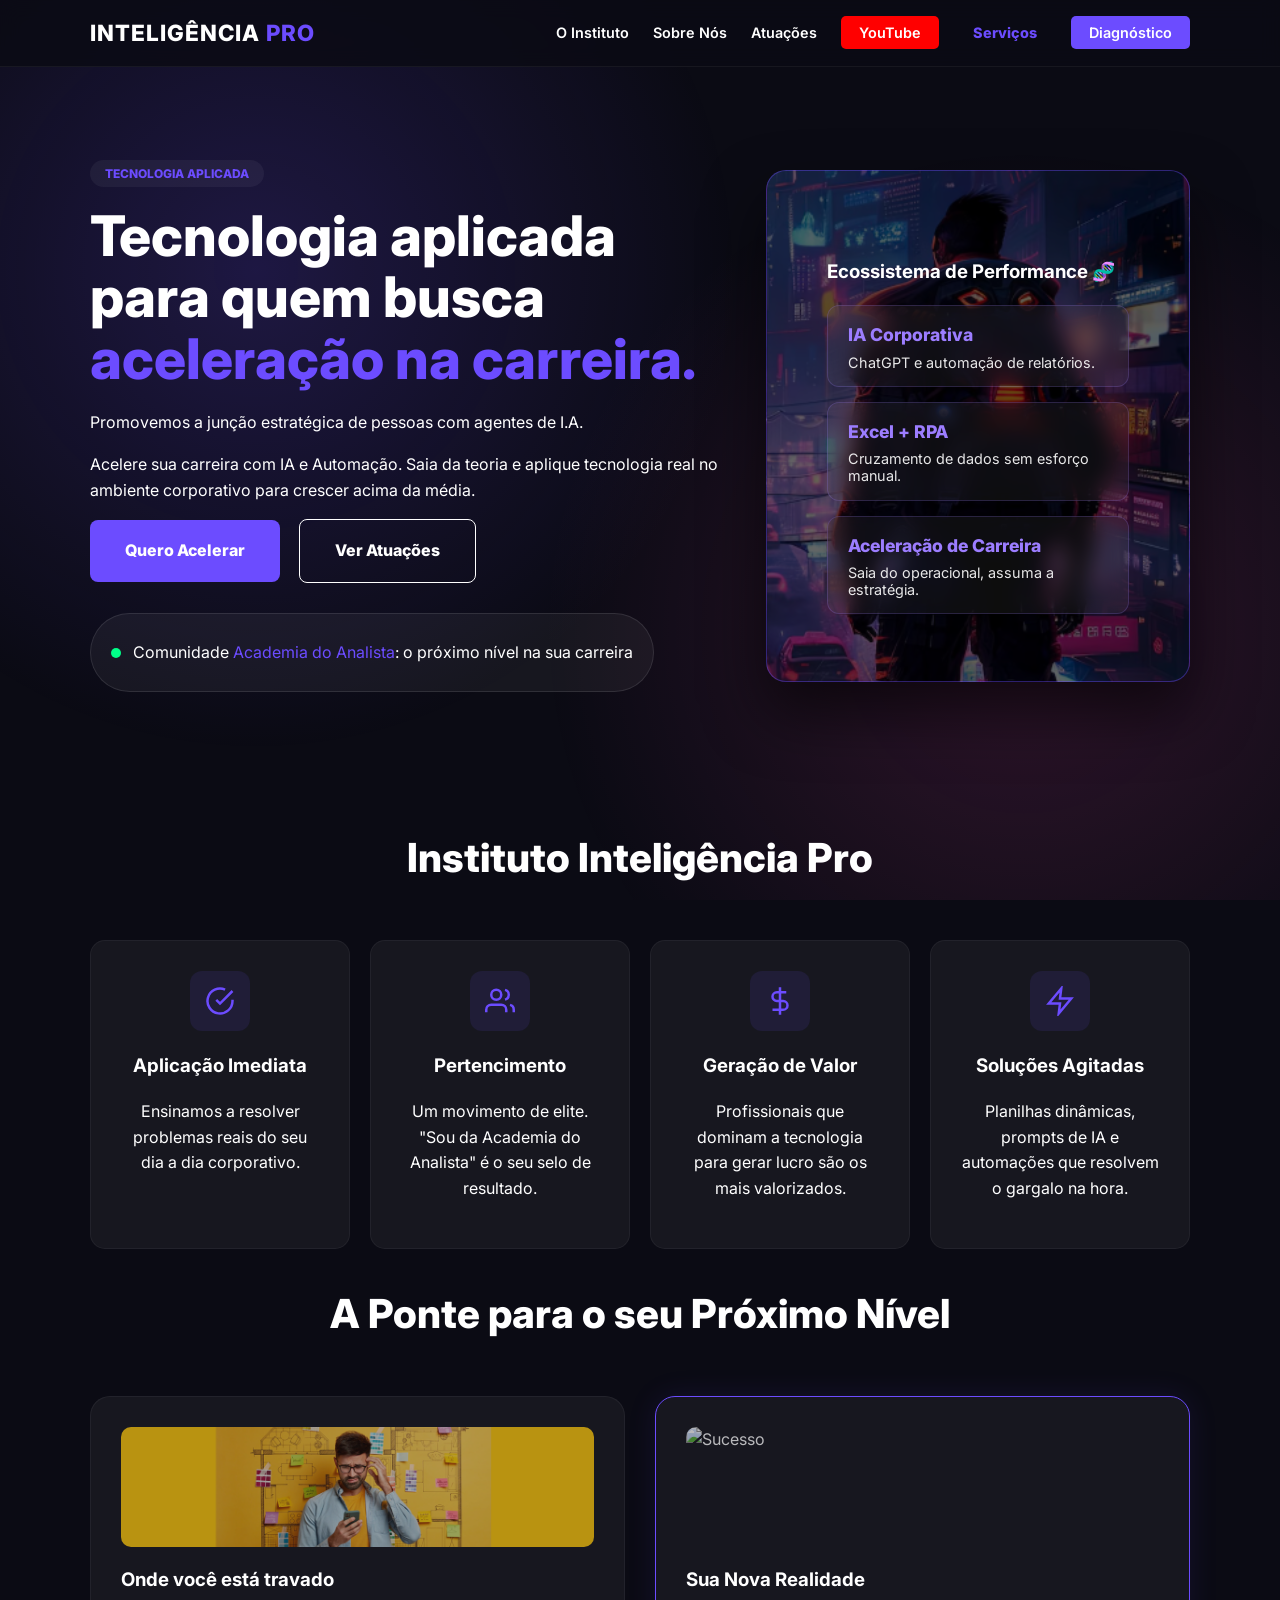
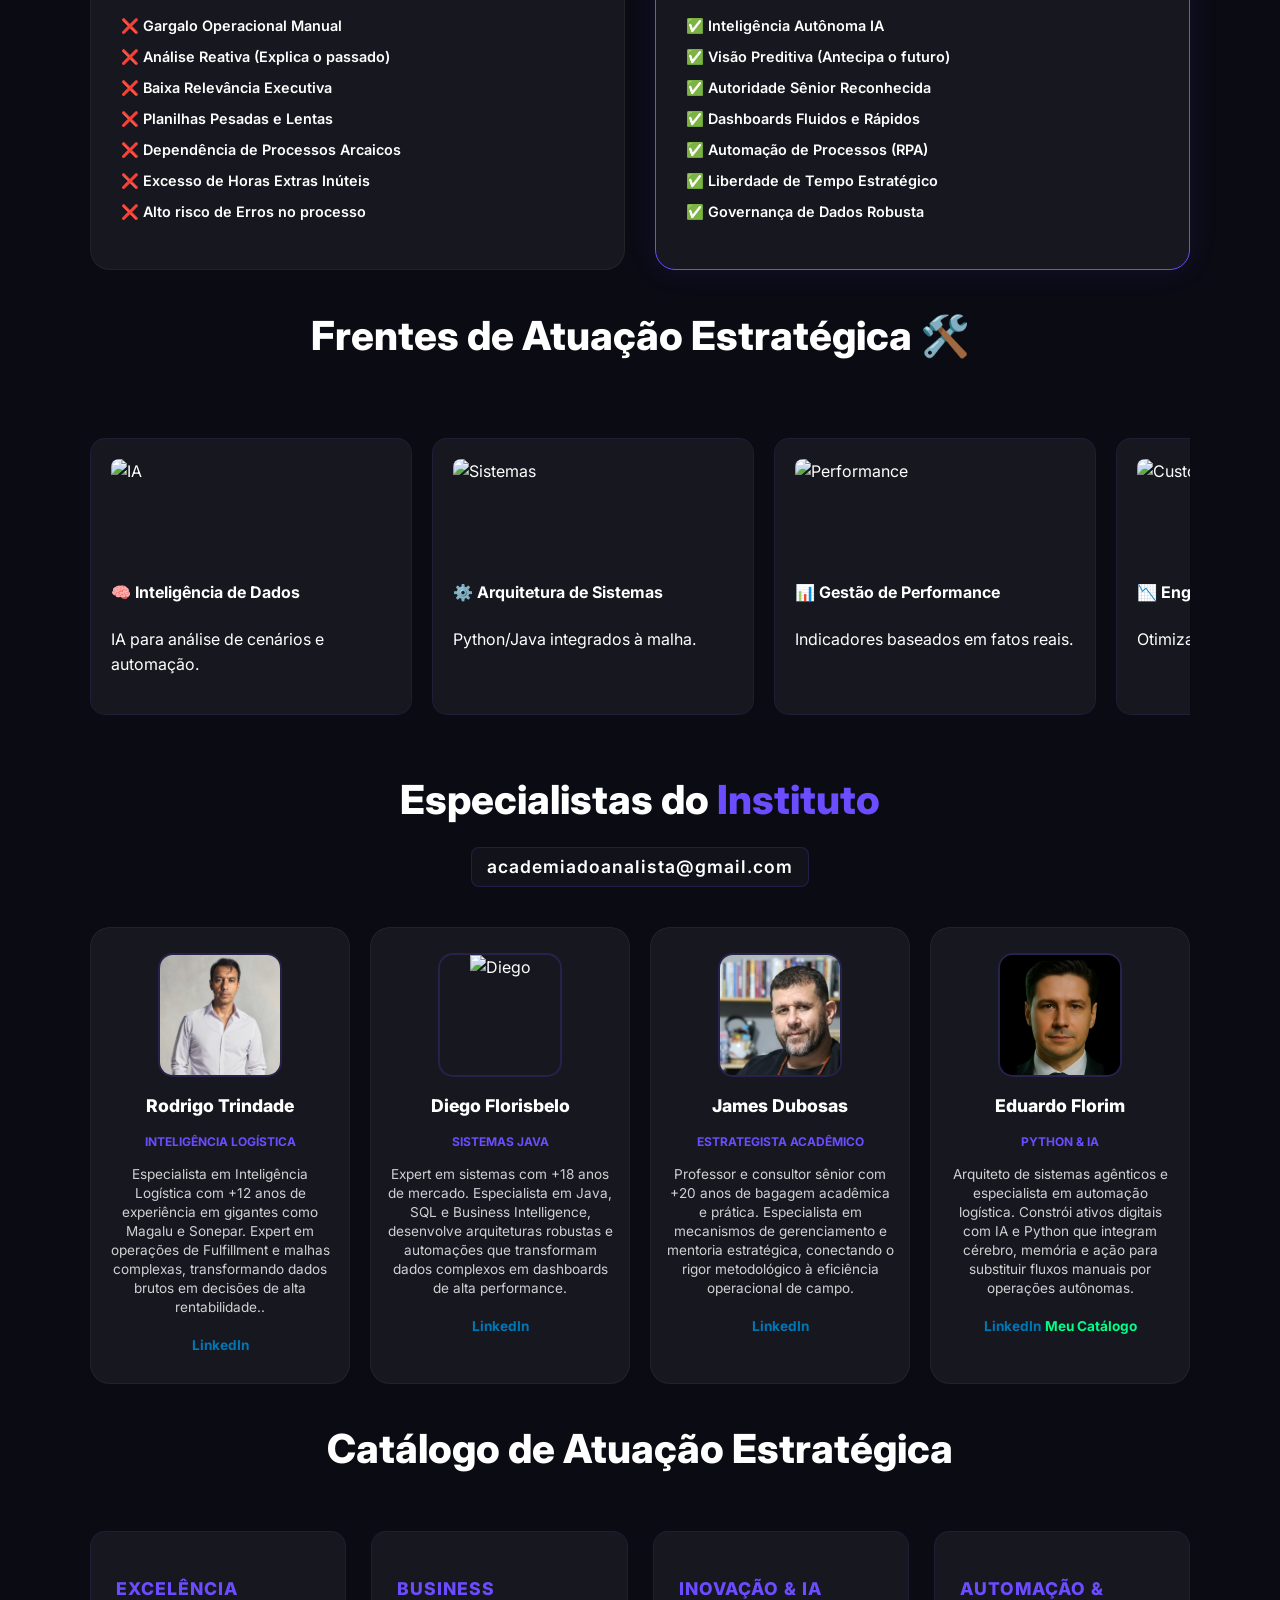
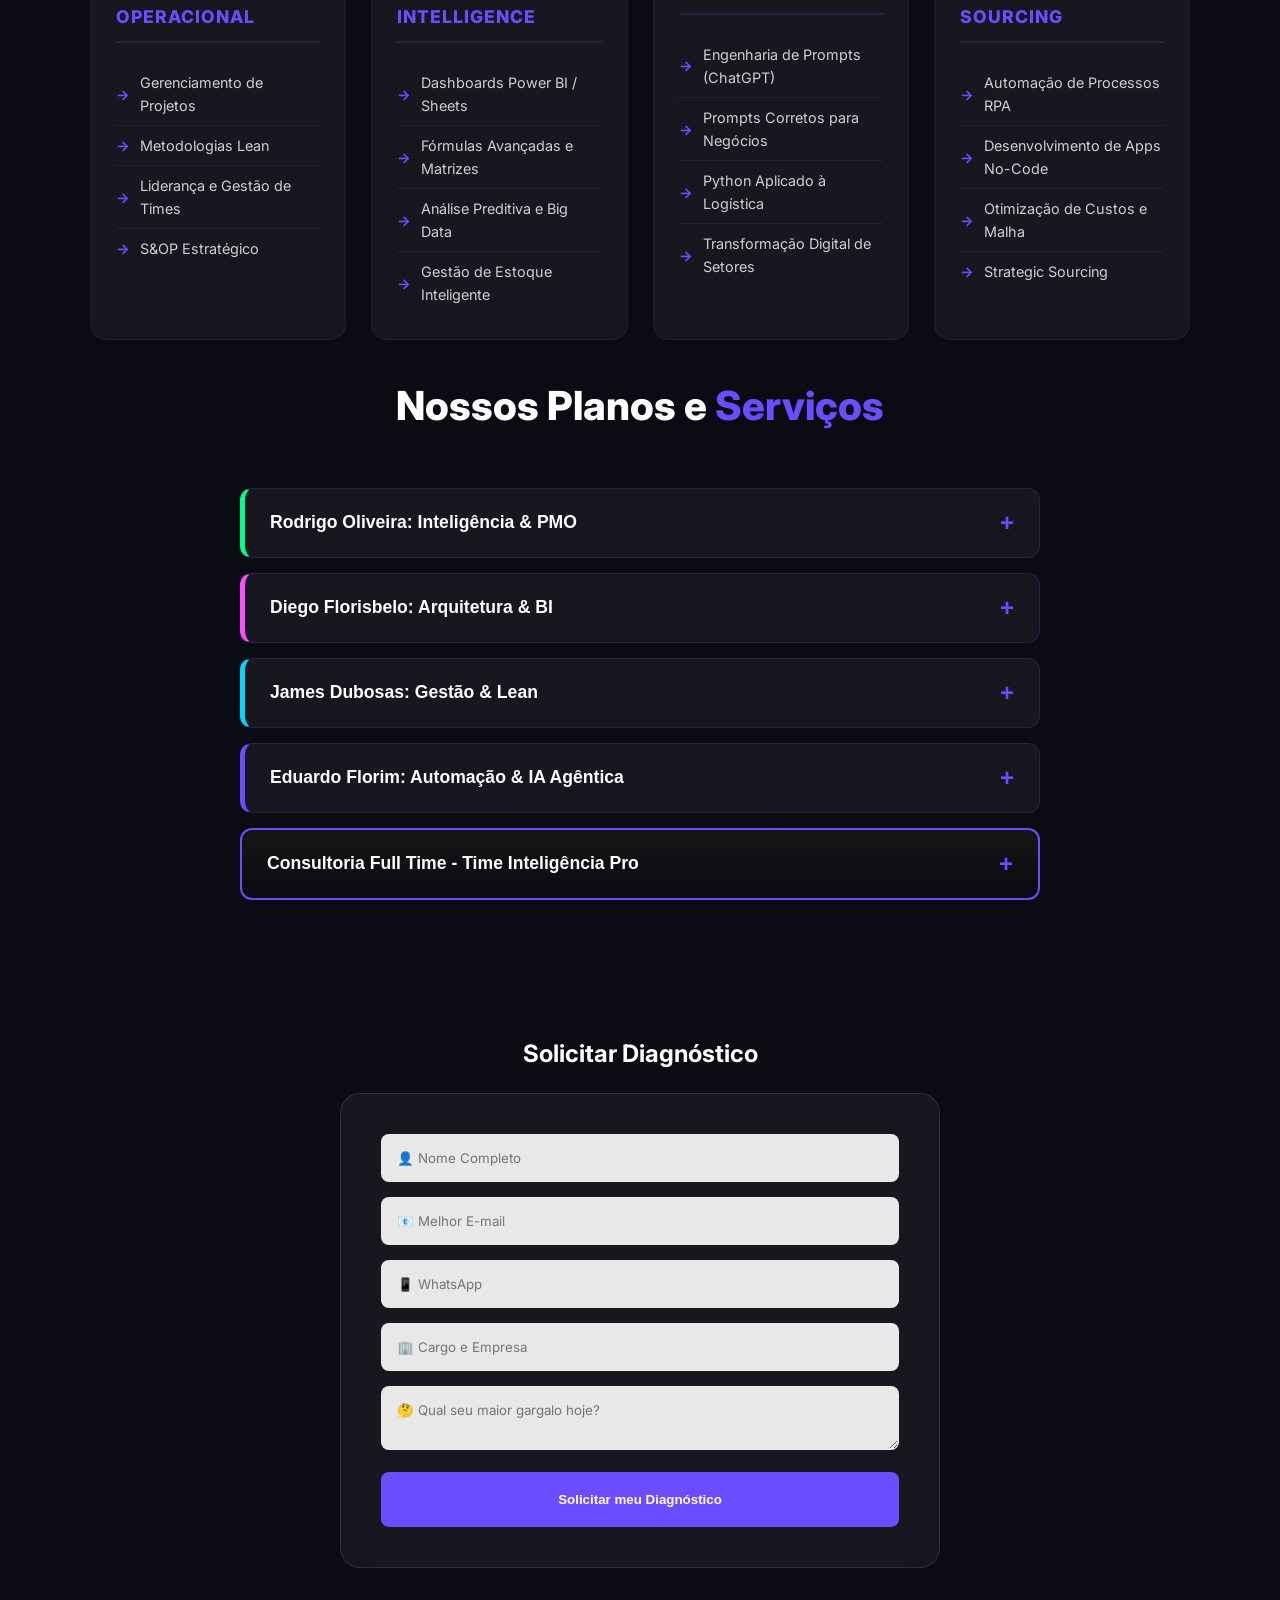
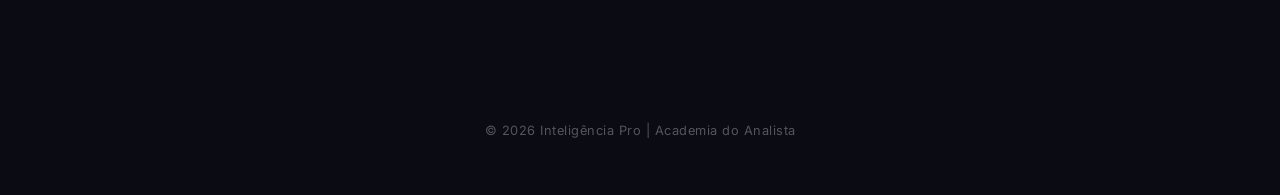
==== commit 28843674: "Update index.html" ====
--- a/index.html
+++ b/index.html
@@ -16,7 +16,7 @@
             <a href="#sobre">O Instituto</a>
             <a href="#mentores">Sobre Nós</a>
             <a href="#atuacoes">Atuações</a>
-            <a href="https://youtu.be/fScZogA7THk" target="_blank" class="btn-yt">YouTube</a>
+            <a href="https://youtube.com/@academiadoanalista-b3j?si=bkyuIPN-bHKe4PmY" target="_blank" class="btn-yt">YouTube</a>
             
             <a href="#servicos" class="nav-link-highlight">Serviços</a>
             
--- a/style.css
+++ b/style.css
@@ -903,3 +903,46 @@
     width: 100%;
     background-color: #fff;
 }
+
+/* --- ESTILIZAÇÃO DO E-MAIL COM DESTAQUE --- */
+.contact-email-wrapper {
+    text-align: center;
+    margin-top: -35px;  /* Puxa para mais perto do título */
+    margin-bottom: 40px; 
+    width: 100%;
+}
+
+.contact-email {
+    font-family: 'Inter', sans-serif;
+    color: #ffffff; /* Cor Branca pedida */
+    text-decoration: none;
+    font-weight: 600;
+    font-size: 1.1rem;
+    letter-spacing: 1px;
+    padding: 5px 15px;
+    border-radius: 8px;
+    background: rgba(255, 255, 255, 0.03); /* Fundo quase invisível */
+    border: 1px solid rgba(108, 76, 255, 0.2); /* Borda roxa bem sutil */
+    transition: all 0.4s ease;
+    display: inline-block;
+}
+
+.contact-email:hover {
+    color: #fff;
+    background: rgba(108, 76, 255, 0.1); /* Fundo roxo suave no hover */
+    border-color: var(--primary); /* Borda brilha no roxo principal */
+    transform: translateY(-2px);
+    box-shadow: 0 0 20px rgba(108, 76, 255, 0.4); /* Efeito Glow */
+    letter-spacing: 1.5px; /* Efeito de expansão leve */
+}
+
+/* Ajuste Responsivo para Celulares */
+@media (max-width: 768px) {
+    .contact-email-wrapper {
+        margin-top: -30px;
+    }
+    .contact-email {
+        font-size: 0.9rem;
+        padding: 8px 12px;
+    }
+}
